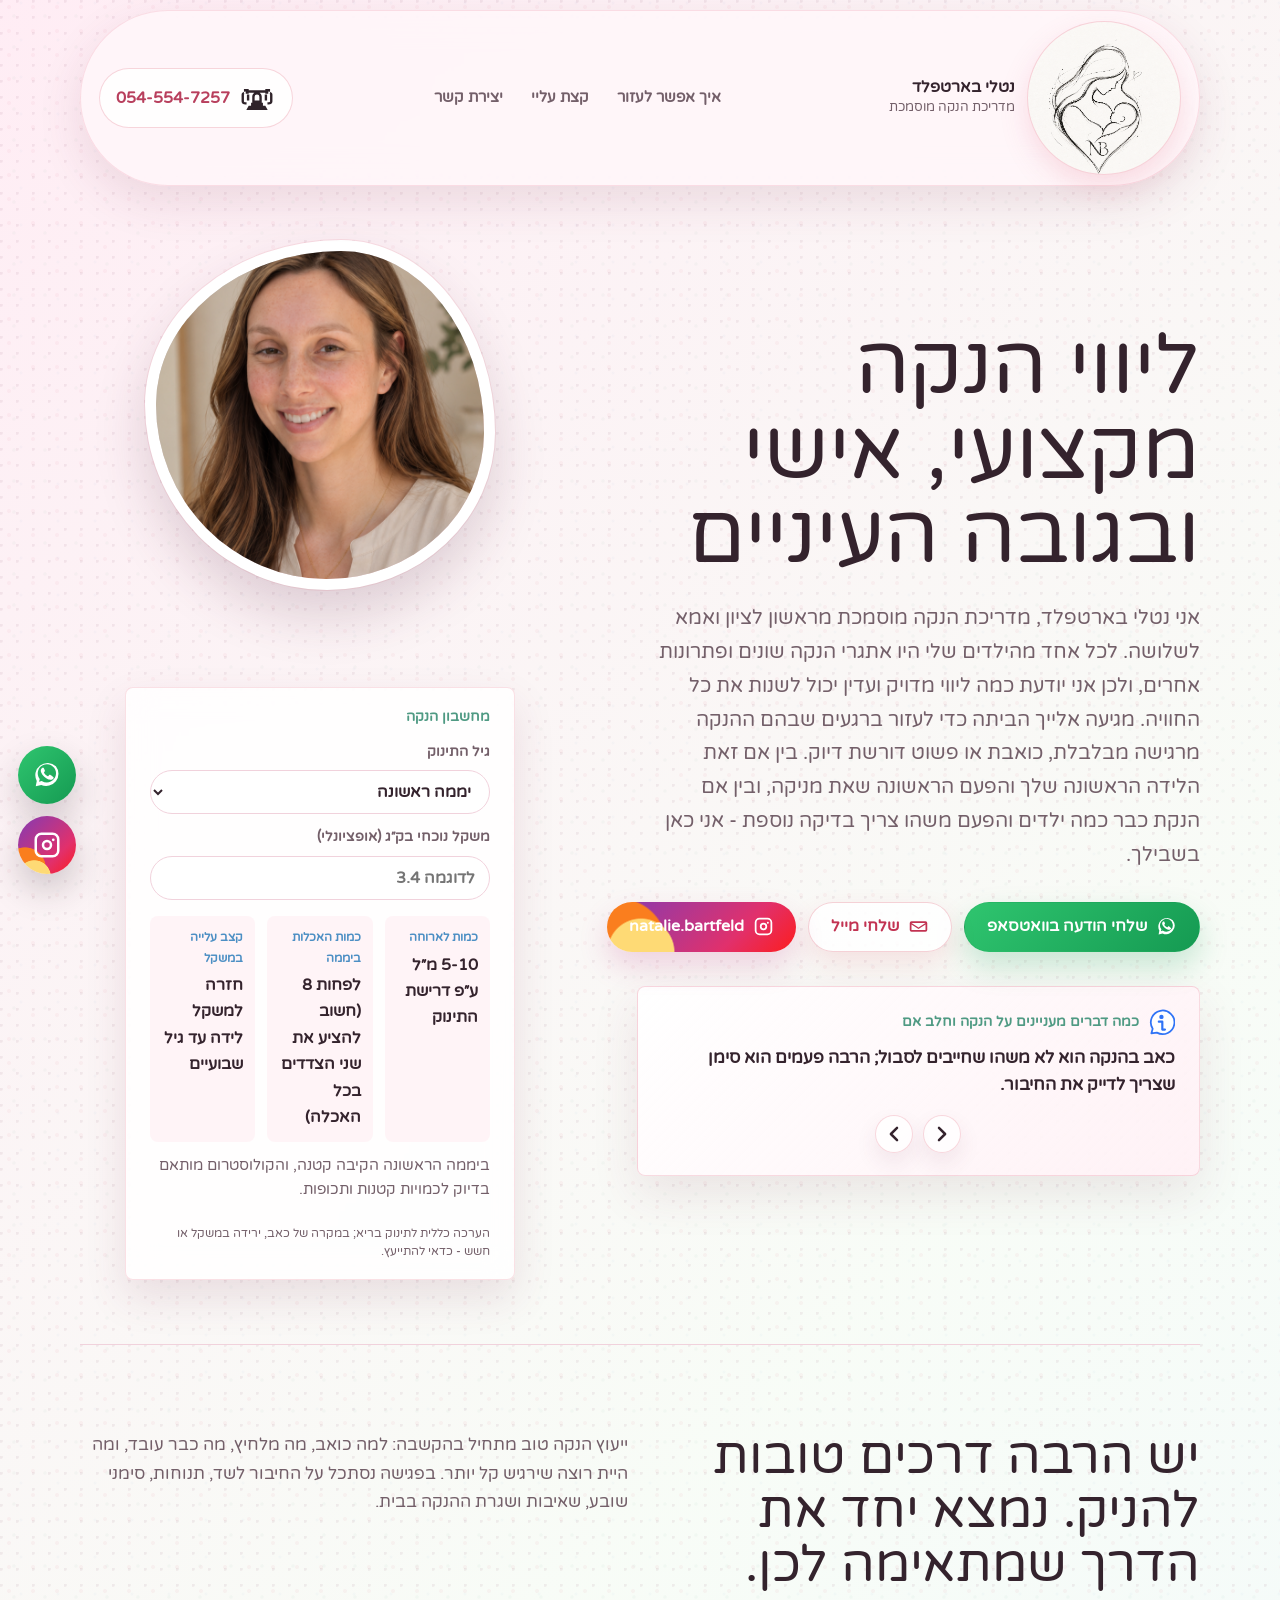
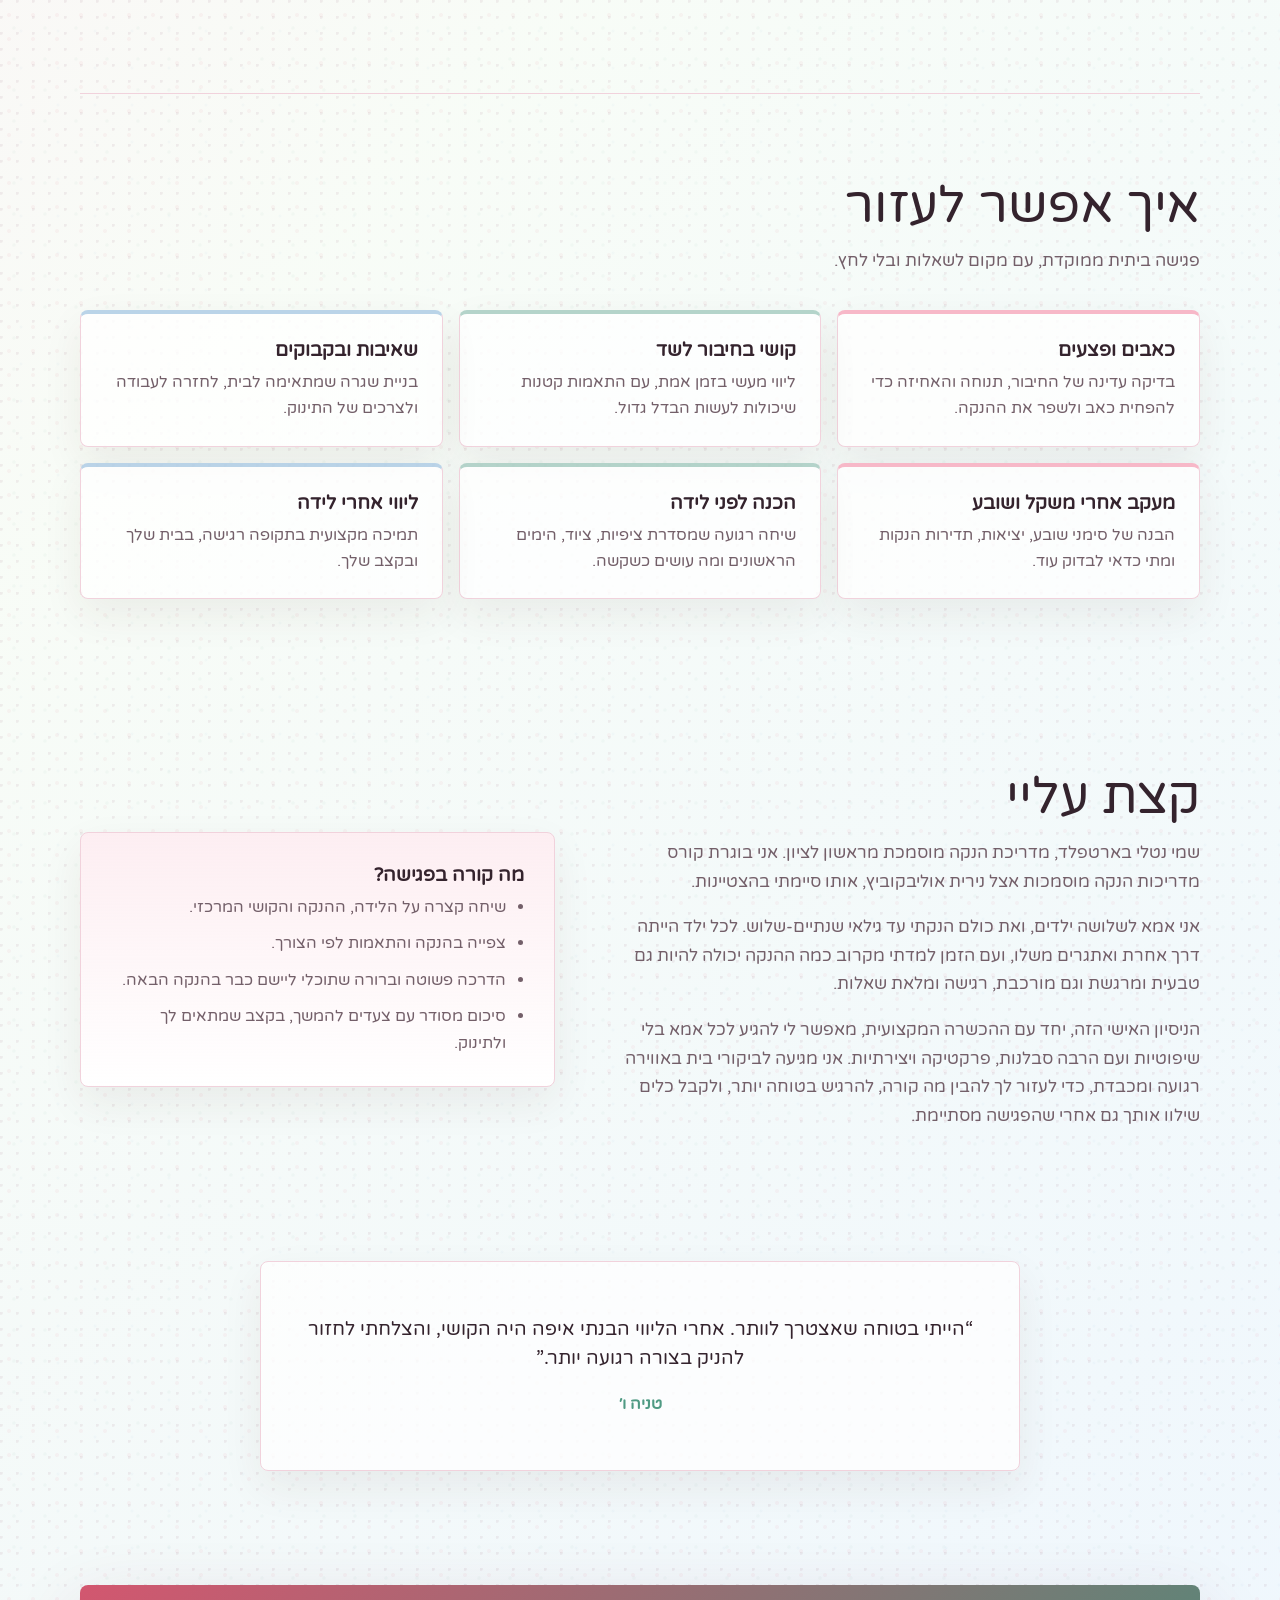
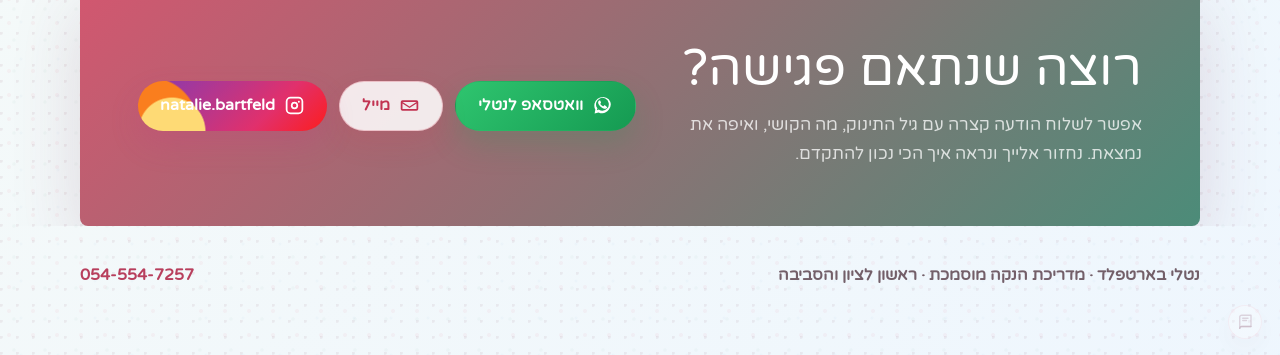
==== index.html @ e805e579 "Refine private knowledge search" ====
<!doctype html>
<html lang="he" dir="rtl">
  <head>
    <meta charset="utf-8" />
    <meta name="viewport" content="width=device-width, initial-scale=1" />
    <title>נטלי בארטפלד | מדריכת הנקה מוסמכת בראשון לציון והסביבה</title>
    <meta
      name="description"
      content="נטלי בארטפלד, מדריכת הנקה מוסמכת מראשון לציון, מגיעה לבתים לליווי אישי ומקצועי לאמהות ותינוקות."
    />
    <link rel="icon" type="image/svg+xml" href="./favicon.svg" />
    <link rel="preconnect" href="https://fonts.googleapis.com" />
    <link rel="preconnect" href="https://fonts.gstatic.com" crossorigin />
    <link
      href="https://fonts.googleapis.com/css2?family=Varela+Round&display=swap"
      rel="stylesheet"
    />
    <link rel="stylesheet" href="./styles.css" />
  </head>
  <body>
    <header class="site-header" aria-label="ניווט ראשי">
      <a class="brand" href="#top" aria-label="נטלי בארטפלד">
        <span class="brand-mark" aria-hidden="true">
          <img src="./logo.png" alt="" />
        </span>
        <span>
          <strong>נטלי בארטפלד</strong>
          <small>מדריכת הנקה מוסמכת</small>
        </span>
      </a>

      <nav class="nav-links" aria-label="קישורי עמוד">
        <a href="#support">איך אפשר לעזור</a>
        <a href="#about">קצת עליי</a>
        <a href="#contact">יצירת קשר</a>
      </nav>

      <a class="header-cta" href="tel:0545547257" aria-label="חיוג לנטלי 054-554-7257">
        <span class="phone-icon" aria-hidden="true">
          <svg viewBox="0 0 64 64">
            <path d="M18 45h28l4 7H14l4-7Zm4-5h20v5H22v-5Zm24-23h8v8h-8v-2H18v2h-8v-8h8v2h28v-2Zm-31 9h4v10h-4V26Zm30 0h4v10h-4V26Zm-21 4c0-4.4 3.6-8 8-8s8 3.6 8 8v10H24V30Zm4 0v6h8v-6a4 4 0 0 0-8 0Zm-15-9c-4 0-7 2.2-7 5.2v11.6c0 3 2.8 5.2 6.6 5.2h1.8v-4h-1.8c-1.5 0-2.6-.6-2.6-1.2V26.2c0-.6 1.3-1.2 3-1.2v-4Zm38 0v4c1.7 0 3 .6 3 1.2v11.6c0 .6-1.1 1.2-2.6 1.2h-1.8v4h1.8c3.8 0 6.6-2.2 6.6-5.2V26.2c0-3-3-5.2-7-5.2Z"/>
          </svg>
        </span>
        054-554-7257
      </a>
    </header>

    <main id="top">
      <section class="hero">
        <div class="hero-copy">
          <h1>
            <span>ליווי הנקה</span>
            <span>מקצועי, אישי</span>
            <span>ובגובה העיניים</span>
          </h1>
          <p>
            אני נטלי בארטפלד, מדריכת הנקה מוסמכת מראשון לציון ואמא לשלושה.
            לכל אחד מהילדים שלי היו אתגרי הנקה שונים ופתרונות אחרים, ולכן אני
            יודעת כמה ליווי מדויק ועדין יכול לשנות את כל החוויה. מגיעה אלייך הביתה
            כדי לעזור ברגעים שבהם ההנקה מרגישה מבלבלת, כואבת או פשוט דורשת
            דיוק. בין אם זאת הלידה הראשונה שלך והפעם הראשונה שאת מניקה, ובין
            אם הנקת כבר כמה ילדים והפעם משהו צריך בדיקה נוספת - אני כאן בשבילך.
          </p>

          <div class="hero-actions" aria-label="פעולות יצירת קשר">
            <a class="button primary whatsapp-button" href="https://wa.me/972545547257">
              <span class="icon" aria-hidden="true">
                <svg viewBox="0 0 24 24"><path d="M19.1 4.9A9.8 9.8 0 0 0 3.8 16.7L3 21l4.4-1.1A9.8 9.8 0 0 0 19.1 4.9Zm-7.3 13a7.3 7.3 0 0 1-3.7-1l-.3-.2-2.2.6.6-2.1-.2-.3a7.3 7.3 0 1 1 5.8 3Zm4-5.4c-.2-.1-1.3-.7-1.5-.7s-.3-.1-.5.1-.6.7-.7.9-.3.2-.5.1a6 6 0 0 1-1.8-1.1 6.7 6.7 0 0 1-1.2-1.6c-.1-.2 0-.4.1-.5l.4-.5c.1-.2.2-.3.2-.5s0-.3-.1-.5l-.7-1.6c-.2-.4-.3-.4-.5-.4h-.4c-.2 0-.5.1-.7.3-.2.2-.9.9-.9 2.1s.9 2.4 1 2.6c.1.2 1.8 2.8 4.4 3.9.6.3 1.1.4 1.5.5.6.2 1.2.2 1.7.1.5-.1 1.3-.5 1.5-1 .2-.5.2-1 .1-1.1-.1-.1-.2-.2-.5-.3Z"/></svg>
              </span>
              שלחי הודעה בוואטסאפ
            </a>
            <a class="button secondary mail-button" href="mailto:natalie.bartfeld@gmail.com?subject=ייעוץ%20הנקה%20עם%20נטלי%20בארטפלד">
              <span class="icon" aria-hidden="true">
                <svg viewBox="0 0 24 24"><path d="M4 6h16a2 2 0 0 1 2 2v8a2 2 0 0 1-2 2H4a2 2 0 0 1-2-2V8a2 2 0 0 1 2-2Zm0 2 8 5 8-5H4Zm0 8h16v-6.2l-8 5-8-5V16Z"/></svg>
              </span>
              שלחי מייל
            </a>
            <a class="button secondary instagram-button" href="https://www.instagram.com/natalie.bartfeld/" target="_blank" rel="noreferrer">
              <span class="icon" aria-hidden="true">
                <svg viewBox="0 0 24 24"><path d="M7.5 2h9A5.5 5.5 0 0 1 22 7.5v9a5.5 5.5 0 0 1-5.5 5.5h-9A5.5 5.5 0 0 1 2 16.5v-9A5.5 5.5 0 0 1 7.5 2Zm0 2A3.5 3.5 0 0 0 4 7.5v9A3.5 3.5 0 0 0 7.5 20h9a3.5 3.5 0 0 0 3.5-3.5v-9A3.5 3.5 0 0 0 16.5 4h-9Zm4.5 3.8A4.2 4.2 0 1 1 7.8 12 4.2 4.2 0 0 1 12 7.8Zm0 2A2.2 2.2 0 1 0 14.2 12 2.2 2.2 0 0 0 12 9.8ZM17 6.7a1.1 1.1 0 1 1-1.1 1.1A1.1 1.1 0 0 1 17 6.7Z"/></svg>
              </span>
              natalie.bartfeld
            </a>
          </div>

          <aside class="rotating-fact" aria-live="polite">
            <span class="fact-heading">
              <svg class="fact-info-icon" viewBox="0 0 64 64" aria-hidden="true">
                <path d="M10 55.5 13 45A27 27 0 1 1 22.5 54L10 55.5Z" />
                <circle cx="33" cy="18" r="5" />
                <path d="M27 29h8v18h6" />
              </svg>
              <span>כמה דברים מעניינים על הנקה וחלב אם</span>
            </span>
            <p id="breastfeeding-fact">
              הקולוסטרום הוא החלב הראשון, עשיר ברכיבים חיסוניים ומחכה לתינוק כבר אחרי הלידה.
            </p>
            <div class="fact-controls" aria-label="דפדוף בין עובדות הנקה">
              <button class="fact-nav-button" type="button" data-fact-direction="next" aria-label="לעובדה הבאה">
                <svg viewBox="0 0 24 24" aria-hidden="true">
                  <path d="M8.7 5.3 15.4 12l-6.7 6.7" />
                </svg>
              </button>
              <button class="fact-nav-button" type="button" data-fact-direction="prev" aria-label="לעובדה הקודמת">
                <svg viewBox="0 0 24 24" aria-hidden="true">
                  <path d="m15.3 5.3-6.7 6.7 6.7 6.7" />
                </svg>
              </button>
            </div>
          </aside>
        </div>

        <div class="hero-visual" aria-label="תמונה של נטלי">
          <div class="portrait-frame">
            <img
              src="./n3.png"
              alt="נטלי בארטפלד, מדריכת הנקה מוסמכת"
              onerror="this.classList.add('is-missing'); this.alt='מקום לתמונה של נטלי בארטפלד';"
            />
            <div class="portrait-fallback" aria-hidden="true">
              <span>נטלי</span>
              <small>כאן תיכנס התמונה</small>
            </div>
          </div>
        </div>
        <aside class="feeding-calculator" aria-label="מחשבון הנקה לפי גיל">
          <div class="feeding-calculator-head">
            <span>מחשבון הנקה</span>
          </div>
          <label for="baby-age">גיל התינוק</label>
          <select id="baby-age" autocomplete="off">
            <option value="day1">יממה ראשונה</option>
            <option value="day2">יממה שנייה</option>
            <option value="day3">יממה שלישית</option>
            <option value="day4">יממה רביעית</option>
            <option value="day5">יממה חמישית</option>
            <option value="day6">יממה שישית</option>
            <option value="week2toMonth">שבועיים עד חודש</option>
            <option value="months1to3">חודש עד 3 חודשים</option>
            <option value="month4">סביב גיל 4 חודשים</option>
            <option value="months6plus">סביב גיל 6 חודשים ומעלה</option>
          </select>
          <label for="baby-weight">משקל נוכחי בק״ג (אופציונלי)</label>
          <input id="baby-weight" type="number" min="1.5" max="12" step="0.1" inputmode="decimal" placeholder="לדוגמה 3.4" />
          <div class="feeding-result" aria-live="polite">
            <div>
              <span>כמות לארוחה</span>
              <strong id="feeding-amount">5-10 מ״ל</strong>
            </div>
            <div>
              <span>כמות האכלות ביממה</span>
              <strong id="feeding-frequency">לפחות 8</strong>
            </div>
            <div>
              <span>קצב עלייה במשקל</span>
              <strong id="feeding-gain">מעקב לפי טיפת חלב</strong>
            </div>
            <p id="feeding-note">
              ביממה הראשונה הקיבה קטנה, והקולוסטרום מותאם בדיוק לכמויות קטנות ותכופות.
            </p>
            <p id="feeding-weight-note"></p>
          </div>
          <small>הערכה כללית לתינוק בריא; במקרה של כאב, ירידה במשקל או חשש - כדאי להתייעץ.</small>
        </aside>
      </section>

      <section class="section intro">
        <div class="section-heading">
          <h2>יש הרבה דרכים טובות להניק. נמצא יחד את הדרך שמתאימה לכן.</h2>
        </div>
        <p>
          ייעוץ הנקה טוב מתחיל בהקשבה: למה כואב, מה מלחיץ, מה כבר עובד,
          ומה היית רוצה שירגיש קל יותר. בפגישה נסתכל על החיבור לשד, תנוחות,
          סימני שובע, שאיבות ושגרת ההנקה בבית.
        </p>
      </section>

      <section class="section support" id="support">
        <div class="section-heading">
          <h2>איך אפשר לעזור</h2>
          <p>פגישה ביתית ממוקדת, עם מקום לשאלות ובלי לחץ.</p>
        </div>

        <div class="support-grid">
          <article>
            <h3>כאבים ופצעים</h3>
            <p>בדיקה עדינה של החיבור, תנוחה והאחיזה כדי להפחית כאב ולשפר את ההנקה.</p>
          </article>
          <article>
            <h3>קושי בחיבור לשד</h3>
            <p>ליווי מעשי בזמן אמת, עם התאמות קטנות שיכולות לעשות הבדל גדול.</p>
          </article>
          <article>
            <h3>שאיבות ובקבוקים</h3>
            <p>בניית שגרה שמתאימה לבית, לחזרה לעבודה ולצרכים של התינוק.</p>
          </article>
          <article>
            <h3>מעקב אחרי משקל ושובע</h3>
            <p>הבנה של סימני שובע, יציאות, תדירות הנקות ומתי כדאי לבדוק עוד.</p>
          </article>
          <article>
            <h3>הכנה לפני לידה</h3>
            <p>שיחה רגועה שמסדרת ציפיות, ציוד, הימים הראשונים ומה עושים כשקשה.</p>
          </article>
          <article>
            <h3>ליווי אחרי לידה</h3>
            <p>תמיכה מקצועית בתקופה רגישה, בבית שלך ובקצב שלך.</p>
          </article>
        </div>
      </section>

      <section class="section split" id="about">
        <div>
          <h2>קצת עליי</h2>
          <p>
            שמי נטלי בארטפלד, מדריכת הנקה מוסמכת מראשון לציון. אני בוגרת קורס מדריכות
            הנקה מוסמכות אצל נירית אוליבקוביץ, אותו סיימתי בהצטיינות.
          </p>
          <p>
            אני אמא לשלושה ילדים, ואת כולם הנקתי עד גילאי שנתיים-שלוש. לכל ילד
            הייתה דרך אחרת ואתגרים משלו, ועם הזמן למדתי מקרוב כמה ההנקה יכולה
            להיות גם טבעית ומרגשת וגם מורכבת, רגישה ומלאת שאלות.
          </p>
          <p>
            הניסיון האישי הזה, יחד עם ההכשרה המקצועית, מאפשר לי להגיע לכל אמא
            בלי שיפוטיות ועם הרבה סבלנות, פרקטיקה ויצירתיות. אני מגיעה לביקורי
            בית באווירה רגועה ומכבדת, כדי לעזור לך להבין מה קורה, להרגיש בטוחה
            יותר, ולקבל כלים שילוו אותך גם אחרי שהפגישה מסתיימת.
          </p>
        </div>
        <aside class="note">
          <h3>מה קורה בפגישה?</h3>
          <ul>
            <li>שיחה קצרה על הלידה, ההנקה והקושי המרכזי.</li>
            <li>צפייה בהנקה והתאמות לפי הצורך.</li>
            <li>הדרכה פשוטה וברורה שתוכלי ליישם כבר בהנקה הבאה.</li>
            <li>סיכום מסודר עם צעדים להמשך, בקצב שמתאים לך ולתינוק.</li>
          </ul>
        </aside>
      </section>

      <section class="section testimonials" aria-label="המלצות">
        <div class="quote rotating-testimonial" aria-live="polite">
          <p id="testimonial-text">
            “נטלי נכנסה אלינו הביתה עם המון שקט. תוך כמה דקות היא ראתה מה
            מפריע לחיבור, כיוונה בעדינות, ופתאום ההנקה הרגישה אפשרית.”
          </p>
          <span id="testimonial-author">אמא מראשון לציון</span>
        </div>
      </section>

      <section class="contact" id="contact">
        <div>
          <h2>רוצה שנתאם פגישה?</h2>
          <p>
            אפשר לשלוח הודעה קצרה עם גיל התינוק, מה הקושי, ואיפה את נמצאת.
            נחזור אלייך ונראה איך הכי נכון להתקדם.
          </p>
        </div>
        <div class="contact-actions">
          <a class="button primary whatsapp-button" href="https://wa.me/972545547257">
            <span class="icon" aria-hidden="true">
              <svg viewBox="0 0 24 24"><path d="M19.1 4.9A9.8 9.8 0 0 0 3.8 16.7L3 21l4.4-1.1A9.8 9.8 0 0 0 19.1 4.9Zm-7.3 13a7.3 7.3 0 0 1-3.7-1l-.3-.2-2.2.6.6-2.1-.2-.3a7.3 7.3 0 1 1 5.8 3Zm4-5.4c-.2-.1-1.3-.7-1.5-.7s-.3-.1-.5.1-.6.7-.7.9-.3.2-.5.1a6 6 0 0 1-1.8-1.1 6.7 6.7 0 0 1-1.2-1.6c-.1-.2 0-.4.1-.5l.4-.5c.1-.2.2-.3.2-.5s0-.3-.1-.5l-.7-1.6c-.2-.4-.3-.4-.5-.4h-.4c-.2 0-.5.1-.7.3-.2.2-.9.9-.9 2.1s.9 2.4 1 2.6c.1.2 1.8 2.8 4.4 3.9.6.3 1.1.4 1.5.5.6.2 1.2.2 1.7.1.5-.1 1.3-.5 1.5-1 .2-.5.2-1 .1-1.1-.1-.1-.2-.2-.5-.3Z"/></svg>
            </span>
            וואטסאפ לנטלי
          </a>
          <a class="button secondary mail-button" href="mailto:natalie.bartfeld@gmail.com?subject=ייעוץ%20הנקה%20עם%20נטלי%20בארטפלד">
            <span class="icon" aria-hidden="true">
              <svg viewBox="0 0 24 24"><path d="M4 6h16a2 2 0 0 1 2 2v8a2 2 0 0 1-2 2H4a2 2 0 0 1-2-2V8a2 2 0 0 1 2-2Zm0 2 8 5 8-5H4Zm0 8h16v-6.2l-8 5-8-5V16Z"/></svg>
            </span>
            מייל
          </a>
          <a class="button secondary instagram-button" href="https://www.instagram.com/natalie.bartfeld/" target="_blank" rel="noreferrer">
            <span class="icon" aria-hidden="true">
              <svg viewBox="0 0 24 24"><path d="M7.5 2h9A5.5 5.5 0 0 1 22 7.5v9a5.5 5.5 0 0 1-5.5 5.5h-9A5.5 5.5 0 0 1 2 16.5v-9A5.5 5.5 0 0 1 7.5 2Zm0 2A3.5 3.5 0 0 0 4 7.5v9A3.5 3.5 0 0 0 7.5 20h9a3.5 3.5 0 0 0 3.5-3.5v-9A3.5 3.5 0 0 0 16.5 4h-9Zm4.5 3.8A4.2 4.2 0 1 1 7.8 12 4.2 4.2 0 0 1 12 7.8Zm0 2A2.2 2.2 0 1 0 14.2 12 2.2 2.2 0 0 0 12 9.8ZM17 6.7a1.1 1.1 0 1 1-1.1 1.1A1.1 1.1 0 0 1 17 6.7Z"/></svg>
            </span>
            natalie.bartfeld
          </a>
        </div>
      </section>
    </main>

    <footer>
      <span>נטלי בארטפלד · מדריכת הנקה מוסמכת · ראשון לציון והסביבה</span>
      <a href="tel:0545547257">054-554-7257</a>
    </footer>
    <a class="knowledge-entry" href="./knowledge.html" aria-label="פתחי חיפוש ידע מקצועי" data-knowledge-entry>
      <svg viewBox="0 0 24 24" aria-hidden="true">
        <path d="M5 5.5A2.5 2.5 0 0 1 7.5 3H20v15H7.5A2.5 2.5 0 0 0 5 20.5v-15Z" />
        <path d="M5 20.5A2.5 2.5 0 0 1 7.5 18H20" />
        <path d="M9 7h7M9 10h5" />
      </svg>
    </a>
    <div class="floating-social" aria-label="Quick contact links">
      <a
        class="floating-social-link whatsapp"
        href="https://wa.me/972545547257"
        target="_blank"
        rel="noreferrer"
        aria-label="WhatsApp"
      >
        <svg viewBox="0 0 24 24" aria-hidden="true"><path d="M19.1 4.9A9.8 9.8 0 0 0 3.8 16.7L3 21l4.4-1.1A9.8 9.8 0 0 0 19.1 4.9Zm-7.3 13a7.3 7.3 0 0 1-3.7-1l-.3-.2-2.2.6.6-2.1-.2-.3a7.3 7.3 0 1 1 5.8 3Zm4-5.4c-.2-.1-1.3-.7-1.5-.7s-.3-.1-.5.1-.6.7-.7.9-.3.2-.5.1a6 6 0 0 1-1.8-1.1 6.7 6.7 0 0 1-1.2-1.6c-.1-.2 0-.4.1-.5l.4-.5c.1-.2.2-.3.2-.5s0-.3-.1-.5l-.7-1.6c-.2-.4-.3-.4-.5-.4h-.4c-.2 0-.5.1-.7.3-.2.2-.9.9-.9 2.1s.9 2.4 1 2.6c.1.2 1.8 2.8 4.4 3.9.6.3 1.1.4 1.5.5.6.2 1.2.2 1.7.1.5-.1 1.3-.5 1.5-1 .2-.5.2-1 .1-1.1-.1-.1-.2-.2-.5-.3Z"/></svg>
      </a>
      <a
        class="floating-social-link instagram"
        href="https://www.instagram.com/natalie.bartfeld/"
        target="_blank"
        rel="noreferrer"
        aria-label="Instagram"
      >
        <svg viewBox="0 0 24 24" aria-hidden="true"><path d="M7.5 2h9A5.5 5.5 0 0 1 22 7.5v9a5.5 5.5 0 0 1-5.5 5.5h-9A5.5 5.5 0 0 1 2 16.5v-9A5.5 5.5 0 0 1 7.5 2Zm0 2A3.5 3.5 0 0 0 4 7.5v9A3.5 3.5 0 0 0 7.5 20h9a3.5 3.5 0 0 0 3.5-3.5v-9A3.5 3.5 0 0 0 16.5 4h-9Zm4.5 3.8A4.2 4.2 0 1 1 7.8 12 4.2 4.2 0 0 1 12 7.8Zm0 2A2.2 2.2 0 1 0 14.2 12 2.2 2.2 0 0 0 12 9.8ZM17 6.7a1.1 1.1 0 1 1-1.1 1.1A1.1 1.1 0 0 1 17 6.7Z"/></svg>
      </a>
    </div>
    <script>
      const testimonials = [
        {
          text: "“נטלי נכנסה אלינו הביתה עם המון שקט. תוך כמה דקות היא ראתה מה מפריע לחיבור, כיוונה בעדינות, ופתאום ההנקה הרגישה אפשרית.”",
          author: "מאיה ל׳"
        },
        {
          text: "“הגעתי אחרי שבוע כמעט בלי שינה ועם הרבה דמעות. יצאתי עם תוכנית ברורה, ביטחון, ובעיקר תחושה שמישהי באמת רואה אותי.”",
          author: "הדר פ׳"
        },
        {
          text: "“אהבתי שהיא לא דחפה פתרון אחד. היא הקשיבה לתינוק, אליי ולבית שלנו, ובנתה איתי דרך שהצלחתי להמשיך גם לבד.”",
          author: "נועה ק׳"
        },
        {
          text: "“בפגישה אחת הבנתי דברים שלא הבנתי שבועיים. נטלי הייתה מקצועית, רגישה ומדויקת בדיוק במקום שבו הייתי צריכה עזרה.”",
          author: "מיכל ר׳"
        },
        {
          text: "“הכי עזר לי שהיא הסבירה בפשטות ולא הלחיצה. פתאום ידעתי מה לבדוק בכל הנקה ומה לעשות כשהתינוק מתעייף.”",
          author: "מורן מ׳"
        },
        {
          text: "“הרגשתי שיש מקום גם לקושי שלי וגם לצורך של התינוק. נטלי נתנה לי כלים קטנים שעשו שינוי גדול כבר באותו ערב.”",
          author: "גלי ג׳"
        },
        {
          text: "“הייתי בטוחה שאצטרך לוותר. אחרי הליווי הבנתי איפה היה הקושי, והצלחתי לחזור להניק בצורה רגועה יותר.”",
          author: "טניה ו׳"
        }
      ];

      const knowledgeEntry = document.querySelector("[data-knowledge-entry]");
      if (knowledgeEntry) {
        knowledgeEntry.addEventListener("click", (event) => {
          event.preventDefault();
          const password = window.prompt("Password");
          if (password === "18110509") {
            window.location.href = knowledgeEntry.href;
          }
        });
      }

      const breastfeedingFacts = [
        "הקולוסטרום הוא החלב הראשון, עשיר ברכיבים חיסוניים ומחכה לתינוק כבר אחרי הלידה.",
        "כבר בימים הראשונים התינוק מקבל דרך הקולוסטרום תמיכה חשובה למערכת החיסון.",
        "קולוסטרום מסייע לפעילות המעיים ולפינוי המקוניום בימים הראשונים.",
        "הנקות תכופות בתחילת הדרך עוזרות לגוף להבין כמה חלב לייצר.",
        "ייצור החלב עובד כמו מערכת של היצע וביקוש: פינוי יעיל מעודד המשך ייצור.",
        "חלב אם אינו נשאר אותו דבר; ההרכב שלו משתנה ומתאים את עצמו לתינוק.",
        "גודל הפטמה אינו קובע אם אפשר להניק; החיבור לשד הוא מה שעושה את ההבדל.",
        "התינוק יונק מהשד ולא מהפטמה, ולכן חיבור עמוק יכול להפחית כאב ולשפר יניקה.",
        "פה פתוח רחב יותר מאפשר חיבור טוב יותר לשד.",
        "כאב בהנקה הוא לא משהו שחייבים לסבול; הרבה פעמים הוא סימן שצריך לדייק את החיבור.",
        "ארגון הבריאות העולמי ממליץ על הנקה בלעדית במשך כ-6 חודשים, והמשך הנקה לצד מזון משלים עד גיל שנתיים או יותר.",
        "לפי WHO, חלב אם יכול לספק עד חצי או יותר מצורכי התזונה של התינוק בחצי השני של השנה הראשונה.",
        "במטא-אנליזה נמצא שהנקה בלעדית במשך 6 חודשים נקשרה לכ-43% פחות דלקות אוזניים בשנתיים הראשונות.",
        "סקירת WHO מצאה שאצל תינוקות יונקים, אשפוזים בגלל שלשולים היו נמוכים בכ-72%.",
        "משך הנקה ארוך יותר נקשר במחקרים לכ-7%-31% פחות סיכון לאסתמה בילדות.",
        "WHO מציין שילדים שינקו נמצאו בסיכון נמוך בכ-22% להשמנה בילדות.",
        "מטא-אנליזה מצאה שכל חודש נוסף של הנקה נקשר לכ-4% פחות סיכון לעודף משקל בהמשך הילדות.",
        "כל 12 חודשי הנקה לאורך החיים נקשרו לכ-4.3% פחות סיכון יחסי לסרטן שד אצל האם.",
        "מטא-אנליזה של 40 מחקרים מצאה שנשים שהניקו היו בסיכון נמוך בכ-30% לסרטן שחלה.",
        "חלב אם מכיל רכיבים מהמערכת החיסונית של האם שעוזרים לתינוק לבנות הגנה משלו.",
        "דרך חלב האם עוברים נוגדנים שיכולים להפחית סיכון לזיהומים במערכת העיכול, הנשימה והאוזניים.",
        "משרד הבריאות מציין שהנקה קשורה להשפעה חיובית על ההתפתחות השכלית של תינוקות.",
        "ההנקה יכולה להרגיע את התינוק, ובחלב אם יש מלטונין שרמתו עולה בלילה.",
        "טעמו של חלב האם משתנה לפי תזונת האם, ויכול לעזור לתינוק להכיר מגוון טעמים בהמשך.",
        "לאמא, הנקה מסייעת בכיווץ הרחם ובהחלמה אחרי הלידה.",
        "הנקה נקשרה להפחתת סיכון אצל האם לסרטן שד, סרטן שחלה, סוכרת סוג 2 ומחלות לב וכלי דם.",
        "הנקה ישירה חוסכת התעסקות עם חימום וניקוי בקבוקים, וגם מפחיתה עלויות ואריזות.",
        "גם אם ההנקה קצרה או חלקית יותר מהתכנון, היא עדיין יכולה לתרום לבריאות התינוק.",
        "גם אם ההנקה התחילה קשה, דיוק קטן בזמן הנכון יכול לשנות את כל ההמשך."
      ];

      const feedingGuide = {
        day1: {
          amount: "5-10 מ״ל ע״פ דרישת התינוק",
          frequency: "לפחות 8 (חשוב להציע את שני הצדדים בכל האכלה)",
          note: "ביממה הראשונה הקיבה קטנה, והקולוסטרום מותאם בדיוק לכמויות קטנות ותכופות.",
          gain: "חזרה למשקל לידה עד גיל שבועיים",
          weightRelevant: false
        },
        day2: {
          amount: "10-20 מ״ל ע״פ דרישת התינוק",
          frequency: "לפחות 8 (חשוב להציע את שני הצדדים בכל האכלה)",
          note: "ביממה השנייה הכמות לרוב עולה בהדרגה, ועדיין חשוב להציע הנקה בתדירות גבוהה.",
          gain: "חזרה למשקל לידה עד גיל שבועיים",
          weightRelevant: false
        },
        day3: {
          amount: "כ-30 מ״ל ע״פ דרישת התינוק",
          frequency: "לפחות 8 (חשוב להציע את שני הצדדים בכל האכלה)",
          note: "סביב היממה השלישית החלב מתחיל להשתנות, והכמויות מתחילות לעלות.",
          gain: "חזרה למשקל לידה עד גיל שבועיים",
          weightRelevant: false
        },
        day4: {
          amount: "כ-40 מ״ל ע״פ דרישת התינוק",
          frequency: "לפחות 8 (חשוב להציע את שני הצדדים בכל האכלה)",
          note: "עדיין מצפים להנקות תכופות; תינוק שמבקש יותר מקבל יותר לפי הצורך.",
          gain: "חזרה למשקל לידה עד גיל שבועיים",
          weightRelevant: false
        },
        day5: {
          amount: "כ-50 מ״ל ע״פ דרישת התינוק",
          frequency: "לפחות 8 (חשוב להציע את שני הצדדים בכל האכלה)",
          note: "בשלב הזה חשוב לעקוב אחרי ערנות, חיתולים ועלייה הדרגתית בכמויות.",
          gain: "חזרה למשקל לידה עד גיל שבועיים",
          weightRelevant: false
        },
        day6: {
          amount: "כ-60 מ״ל ע״פ דרישת התינוק",
          frequency: "לפחות 8 (חשוב להציע את שני הצדדים בכל האכלה)",
          note: "מהיממה השביעית משקל התינוק כבר רלוונטי יותר להערכת צריכת החלב היומית.",
          gain: "חזרה למשקל לידה עד גיל שבועיים",
          weightRelevant: false
        },
        week2toMonth: {
          amount: "60-80 מ״ל בכל האכלה",
          frequency: "לפחות 8 (חשוב להציע את שני הצדדים בכל האכלה)",
          note: "מהיממה השביעית ועד גיל חודש אפשר להשתמש בכלל אצבע של כ-150 מ״ל לק״ג ביממה, לצד מעקב אחרי תינוק חיוני, חיתולים וסימני שובע.",
          gain: "כ-155-240 גרם בשבוע",
          weightRelevant: true
        },
        months1to3: {
          amount: "90-120 מ״ל",
          frequency: "לפחות 8 (חשוב להציע את שני הצדדים בכל האכלה)",
          note: "גם אם התינוק אוכל פחות מהטווח, כל עוד יש עלייה טובה במשקל זה יכול להיות תקין. בחלב אם הכמות לא תמיד עולה משמעותית כמו בפורמולה, כי הרכב החלב משתנה ומתאים את עצמו.",
          gain: "כ-150-200 גרם בשבוע",
          weightRelevant: false
        },
        month4: {
          amount: "90-120 מ״ל",
          frequency: "לפחות 8 (חשוב להציע את שני הצדדים בכל האכלה)",
          note: "סביב גיל 4 חודשים אין בהכרח שינוי משמעותי בכמות, אבל תיתכן יותר ערנות, הסחות דעת, קושי בהרדמות והתעוררויות בלילה.",
          gain: "מינימום כ-92 גרם בשבוע",
          weightRelevant: false
        },
        months6plus: {
          amount: "משתנה",
          frequency: "לפי הנקה ומוצקים",
          note: "בגיל 6 חודשים רוב התינוקות מתחילים מזון מוצק כמזון משלים בנוסף לחלב אם או תמ״ל. ההנקה עדיין חלק חשוב מהתזונה.",
          gain: "מעקב לפי עקומת גדילה",
          weightRelevant: false
        }
      };

      const factElement = document.getElementById("breastfeeding-fact");
      if (factElement) {
        let factIndex = Math.floor(Math.random() * breastfeedingFacts.length);
        let factTimer;
        const renderFact = () => {
          factElement.textContent = breastfeedingFacts[factIndex];
        };
        const moveFact = (direction = 1) => {
          factIndex = (factIndex + direction + breastfeedingFacts.length) % breastfeedingFacts.length;
          renderFact();
        };
        const restartFactTimer = () => {
          window.clearInterval(factTimer);
          factTimer = window.setInterval(() => moveFact(1), 30000);
        };

        renderFact();
        restartFactTimer();

        document.querySelectorAll("[data-fact-direction]").forEach((button) => {
          button.addEventListener("click", () => {
            const direction = button.dataset.factDirection === "prev" ? -1 : 1;
            moveFact(direction);
            restartFactTimer();
          });
        });
      }

      const babyAge = document.getElementById("baby-age");
      const babyWeight = document.getElementById("baby-weight");
      const feedingAmount = document.getElementById("feeding-amount");
      const feedingFrequency = document.getElementById("feeding-frequency");
      const feedingGain = document.getElementById("feeding-gain");
      const feedingNote = document.getElementById("feeding-note");
      const feedingWeightNote = document.getElementById("feeding-weight-note");

      const updateFeedingGuide = () => {
        if (!babyAge || !feedingAmount || !feedingFrequency || !feedingGain || !feedingNote || !feedingWeightNote) return;

        const guide = feedingGuide[babyAge.value];
        feedingAmount.textContent = guide.amount;
        feedingFrequency.textContent = guide.frequency;
        feedingGain.textContent = guide.gain;
        feedingNote.textContent = guide.note;

        const weight = babyWeight ? Number(babyWeight.value) : 0;
        if (weight > 0 && guide.weightRelevant) {
          const dailyAmount = Math.round(weight * 150);
          feedingWeightNote.textContent = `לפי כלל אצבע עד גיל חודש: כ-150 מ״ל לק״ג ביממה, כלומר בערך ${dailyAmount} מ״ל ביממה.`;
        } else if (weight > 0) {
          feedingWeightNote.textContent = "בגיל הזה המשקל חשוב למעקב גדילה, אבל פחות מתאים לחישוב כמות מדויקת. עדיף להסתכל על עלייה במשקל, חיוניות וסימני רעב ושובע.";
        } else {
          feedingWeightNote.textContent = "";
        }
      };

      if (babyAge) {
        babyAge.addEventListener("change", updateFeedingGuide);
      }

      if (babyWeight) {
        babyWeight.addEventListener("input", updateFeedingGuide);
      }

      updateFeedingGuide();

      const testimonialText = document.getElementById("testimonial-text");
      const testimonialAuthor = document.getElementById("testimonial-author");
      if (testimonialText && testimonialAuthor) {
        let testimonialIndex = Math.floor(Math.random() * testimonials.length);
        const showTestimonial = () => {
          const testimonial = testimonials[testimonialIndex];
          testimonialText.textContent = testimonial.text;
          testimonialAuthor.textContent = testimonial.author;
          testimonialIndex = (testimonialIndex + 1) % testimonials.length;
        };

        showTestimonial();
        setInterval(showTestimonial, 20000);
      }
    </script>
  </body>
</html>
---- styles.css ----
:root {
  --bg: #fff7fb;
  --surface: #ffffff;
  --surface-soft: #ffe8ef;
  --text: #34232d;
  --muted: #735f69;
  --accent: #e05b75;
  --accent-dark: #b83f5d;
  --sage: #4f9a83;
  --blue: #4c8fc4;
  --petal: #f7b8c8;
  --border: #f1d2dc;
  --shadow: 0 24px 70px rgba(116, 45, 74, 0.16);
  --radius: 8px;
  --container: min(1120px, calc(100% - 40px));
  font-family:
    "Varela Round",
    "Segoe UI",
    Arial,
    sans-serif;
}

* {
  box-sizing: border-box;
}

html {
  scroll-behavior: smooth;
  overflow-x: hidden;
}

body {
  margin: 0;
  background:
    radial-gradient(circle at 1px 1px, rgba(116, 45, 74, 0.075) 0 1.3px, transparent 2.3px),
    radial-gradient(circle at 9px 7px, rgba(224, 91, 117, 0.055) 0 1.5px, transparent 2.5px),
    radial-gradient(circle at 14px 16px, rgba(79, 154, 131, 0.038) 0 1.1px, transparent 2.2px),
    radial-gradient(circle at 21px 3px, rgba(76, 143, 196, 0.03) 0 1px, transparent 2px),
    linear-gradient(135deg, rgba(255, 236, 244, 0.95), rgba(247, 252, 246, 0.9) 45%, rgba(236, 247, 255, 0.88)),
    linear-gradient(180deg, #fff7fb 0%, #ffffff 46%, #fff0f5 100%);
  background-size: 16px 16px, 24px 24px, 31px 31px, 37px 37px, auto, auto;
  color: var(--text);
  line-height: 1.65;
  max-width: 100%;
  overflow-x: hidden;
}

main {
  overflow-x: hidden;
}

a {
  color: inherit;
  text-decoration: none;
}

.site-header {
  position: relative;
  z-index: 40;
  width: var(--container);
  margin: 10px auto 0;
  padding: 10px 18px;
  display: flex;
  align-items: center;
  justify-content: space-between;
  gap: 24px;
  backdrop-filter: blur(16px);
  background: rgba(255, 247, 251, 0.82);
  border: 1px solid rgba(224, 91, 117, 0.16);
  border-radius: 999px;
  box-shadow: 0 16px 45px rgba(116, 45, 74, 0.12);
}

.brand {
  display: inline-flex;
  align-items: center;
  gap: 12px;
  min-width: 320px;
}

.brand-mark {
  width: 154px;
  height: 154px;
  display: grid;
  place-items: center;
  border-radius: 50%;
  overflow: hidden;
  background: #fff;
  border: 1px solid rgba(224, 91, 117, 0.28);
  color: var(--accent-dark);
  box-shadow: 0 12px 28px rgba(224, 91, 117, 0.18);
  font-size: 1.25rem;
  font-weight: 800;
  line-height: 1;
}

.brand-mark img {
  width: 166px;
  height: 166px;
  display: block;
  object-fit: cover;
  object-position: center 45%;
  mix-blend-mode: multiply;
}

.brand strong,
.brand small {
  display: block;
}

.brand strong {
  font-size: 1rem;
  line-height: 1.2;
}

.brand small {
  color: var(--muted);
  font-size: 0.82rem;
}

.nav-links {
  display: flex;
  align-items: center;
  justify-content: center;
  gap: 28px;
  color: var(--muted);
  font-size: 0.95rem;
  font-weight: 600;
}

.nav-links a,
.header-cta,
.button {
  transition:
    transform 180ms ease,
    background 180ms ease,
    color 180ms ease,
    border-color 180ms ease;
}

.nav-links a:hover,
.header-cta:hover,
.button:hover {
  transform: translateY(-1px);
}

.header-cta {
  display: inline-flex;
  align-items: center;
  gap: 8px;
  padding: 10px 16px;
  border: 1px solid rgba(224, 91, 117, 0.25);
  border-radius: 999px;
  color: var(--accent-dark);
  background: rgba(255, 255, 255, 0.84);
  font-weight: 800;
  white-space: nowrap;
}

.header-cta .phone-icon {
  width: 38px;
  height: 38px;
  display: inline-flex;
  flex: 0 0 auto;
  color: #2f232a;
}

.header-cta .phone-icon svg {
  width: 100%;
  height: 100%;
  display: block;
  fill: currentColor;
}

.hero {
  width: var(--container);
  min-height: calc(100vh - 84px);
  margin: 0 auto;
  padding: 34px 0 64px;
  display: grid;
  grid-template-columns: minmax(0, 1.08fr) minmax(300px, 0.92fr);
  grid-template-areas:
    "copy visual"
    "copy calculator";
  align-items: center;
  gap: clamp(38px, 6vw, 86px);
}

.hero-copy {
  grid-area: copy;
  max-width: 640px;
}

h1,
h2,
h3,
p {
  margin-top: 0;
}

h1 {
  margin-bottom: 22px;
  font-family: "Varela Round", "Segoe UI", Arial, sans-serif;
  font-size: clamp(3.5rem, 6.5vw, 5.65rem);
  line-height: 1.02;
  letter-spacing: 0;
  font-weight: 400;
  max-width: 10.6ch;
}

h1 span {
  display: block;
}

.hero-copy > p {
  margin-bottom: 30px;
  color: var(--muted);
  font-size: clamp(1.08rem, 2vw, 1.28rem);
  max-width: 34rem;
}

.hero-actions,
.contact-actions {
  display: flex;
  flex-wrap: wrap;
  gap: 12px;
}

.hero-actions {
  flex-wrap: nowrap;
}

.contact-actions {
  flex: 0 0 auto;
  flex-wrap: nowrap;
}

.button {
  min-height: 50px;
  display: inline-flex;
  align-items: center;
  justify-content: center;
  gap: 9px;
  padding: 13px 22px;
  border-radius: 999px;
  font-weight: 800;
  font-size: 0.98rem;
  line-height: 1.1;
  text-align: center;
  white-space: nowrap;
}

.button .icon {
  width: 21px;
  height: 21px;
  display: inline-flex;
  flex: 0 0 auto;
}

.button .icon svg {
  width: 100%;
  height: 100%;
  display: block;
  fill: currentColor;
}

.button.primary {
  background: linear-gradient(135deg, var(--accent), #f18fa5);
  color: #fff;
  box-shadow: 0 14px 30px rgba(224, 91, 117, 0.28);
}

.button.primary:hover {
  background: var(--accent-dark);
}

.button.secondary {
  border: 1px solid var(--border);
  background: rgba(255, 255, 255, 0.72);
  color: var(--accent-dark);
}

.button.whatsapp-button {
  border: 1px solid rgba(31, 166, 91, 0.18);
  background: linear-gradient(135deg, #2fc56f, #159a52);
  color: #fff;
  box-shadow: 0 14px 30px rgba(21, 154, 82, 0.22);
}

.button.whatsapp-button:hover {
  background: linear-gradient(135deg, #27b865, #118446);
}

.button.mail-button {
  border: 1px solid rgba(210, 49, 74, 0.22);
  background: rgba(255, 255, 255, 0.86);
  color: #c23352;
  box-shadow: 0 12px 28px rgba(210, 49, 74, 0.12);
}

.button.mail-button:hover {
  background: #fff4f6;
}

.button.instagram-button {
  border: 0;
  background:
    radial-gradient(circle at 18% 100%, #feda75 0 20%, transparent 21%),
    radial-gradient(circle at 6% 90%, #fa7e1e 0 26%, transparent 27%),
    linear-gradient(135deg, #833ab4, #c13584 46%, #e1306c 68%, #fd1d1d);
  color: #fff;
  box-shadow: 0 14px 30px rgba(193, 53, 132, 0.2);
}

.button.instagram-button:hover {
  filter: saturate(1.06) brightness(0.98);
}

.floating-social {
  position: fixed;
  left: max(18px, env(safe-area-inset-left));
  bottom: max(26px, env(safe-area-inset-bottom));
  z-index: 30;
  display: grid;
  gap: 12px;
}

.floating-social-link {
  width: 58px;
  height: 58px;
  display: grid;
  place-items: center;
  border-radius: 50%;
  color: #fff;
  box-shadow: 0 16px 34px rgba(52, 35, 45, 0.22);
  transition:
    transform 180ms ease,
    box-shadow 180ms ease;
}

.floating-social-link:hover {
  transform: translateY(-3px) scale(1.03);
  box-shadow: 0 20px 40px rgba(52, 35, 45, 0.26);
}

.floating-social-link svg {
  width: 30px;
  height: 30px;
  display: block;
  fill: currentColor;
}

.floating-social-link.whatsapp {
  background: linear-gradient(135deg, #2fc56f, #159a52);
}

.floating-social-link.instagram {
  background:
    radial-gradient(circle at 28% 105%, #feda75 0 22%, transparent 23%),
    radial-gradient(circle at 12% 90%, #fa7e1e 0 28%, transparent 29%),
    linear-gradient(135deg, #833ab4, #c13584 46%, #e1306c 68%, #fd1d1d);
}

.knowledge-entry {
  position: relative;
  z-index: 1;
  width: 34px;
  height: 34px;
  display: grid;
  place-items: center;
  margin: -30px 18px 16px auto;
  border: 1px solid rgba(224, 91, 117, 0.18);
  border-radius: 50%;
  background: rgba(255, 255, 255, 0.64);
  color: rgba(116, 45, 74, 0.42);
  box-shadow: 0 10px 24px rgba(116, 45, 74, 0.08);
  opacity: 0.42;
  transition: opacity 180ms ease, transform 180ms ease, color 180ms ease;
}

.knowledge-entry:hover,
.knowledge-entry:focus-visible {
  opacity: 1;
  color: var(--accent-dark);
  transform: translateY(-1px);
}

.knowledge-entry svg {
  width: 18px;
  height: 18px;
  fill: none;
  stroke: currentColor;
  stroke-width: 1.9;
  stroke-linecap: round;
  stroke-linejoin: round;
}

.rotating-fact {
  margin-top: 34px;
  padding: 22px 24px;
  border: 1px solid rgba(224, 91, 117, 0.22);
  border-radius: var(--radius);
  background:
    linear-gradient(135deg, rgba(255, 255, 255, 0.88), rgba(255, 232, 239, 0.58)),
    rgba(255, 255, 255, 0.82);
  box-shadow: 0 18px 48px rgba(116, 45, 74, 0.11);
}

.rotating-fact .fact-heading {
  display: inline-flex;
  align-items: center;
  gap: 8px;
  margin-bottom: 8px;
  color: var(--sage);
  font-size: 0.86rem;
  font-weight: 850;
}

.fact-info-icon {
  width: 28px;
  height: 28px;
  flex: 0 0 auto;
}

.fact-info-icon path:first-child {
  fill: #fff;
  stroke: #2f73f6;
  stroke-width: 4;
  stroke-linejoin: round;
}

.fact-info-icon circle,
.fact-info-icon path:last-child {
  fill: none;
  stroke: #2f73f6;
  stroke-width: 5;
  stroke-linecap: round;
  stroke-linejoin: round;
}

.fact-info-icon circle {
  fill: #2f73f6;
  stroke: none;
}

.rotating-fact p {
  margin: 0;
  color: var(--text);
  font-size: 1.08rem;
  font-weight: 800;
  line-height: 1.55;
}

.fact-controls {
  display: flex;
  justify-content: center;
  gap: 10px;
  margin-top: 16px;
}

.fact-nav-button {
  width: 38px;
  height: 38px;
  display: inline-grid;
  place-items: center;
  border: 1px solid rgba(224, 91, 117, 0.24);
  border-radius: 999px;
  background: rgba(255, 255, 255, 0.78);
  color: var(--rose);
  box-shadow: 0 10px 22px rgba(116, 45, 74, 0.09);
  cursor: pointer;
  transition: transform 180ms ease, background 180ms ease, box-shadow 180ms ease;
}

.fact-nav-button:hover {
  transform: translateY(-1px);
  background: #fff;
  box-shadow: 0 14px 28px rgba(116, 45, 74, 0.14);
}

.fact-nav-button:focus-visible {
  outline: 3px solid rgba(47, 115, 246, 0.32);
  outline-offset: 3px;
}

.fact-nav-button svg {
  width: 22px;
  height: 22px;
  fill: none;
  stroke: currentColor;
  stroke-width: 2.7;
  stroke-linecap: round;
  stroke-linejoin: round;
}

.hero-visual {
  grid-area: visual;
  position: relative;
  min-height: 390px;
  display: grid;
  place-items: center;
  align-content: center;
  gap: 22px;
}

.portrait-frame {
  position: relative;
  z-index: 1;
  width: min(350px, 84%);
  aspect-ratio: 1;
  overflow: hidden;
  border-radius: 56% 44% 48% 52% / 47% 55% 45% 53%;
  border: 11px solid #fff;
  background:
    linear-gradient(145deg, rgba(79, 154, 131, 0.28), rgba(224, 91, 117, 0.18)),
    #ffe8ef;
  box-shadow:
    0 26px 52px rgba(89, 37, 64, 0.18),
    0 0 0 1px rgba(224, 91, 117, 0.12);
}

.portrait-frame img {
  position: relative;
  z-index: 2;
  width: 100%;
  height: 100%;
  object-fit: cover;
  object-position: 50% 31%;
  transform: scale(1.38);
  transform-origin: 50% 34%;
  display: block;
}

.portrait-frame img.is-missing {
  display: none;
}

.portrait-fallback {
  position: absolute;
  inset: 0;
  display: grid;
  place-items: center;
  align-content: center;
  gap: 4px;
  color: var(--accent-dark);
  text-align: center;
}

.portrait-fallback span {
  font-family: "Varela Round", "Segoe UI", Arial, sans-serif;
  font-size: clamp(2.8rem, 8vw, 5rem);
  font-weight: 850;
  line-height: 1;
}

.portrait-fallback small {
  color: var(--muted);
  font-weight: 700;
}

.feeding-calculator {
  grid-area: calculator;
  position: relative;
  z-index: 2;
  width: min(390px, 92%);
  max-width: calc(100vw - 48px);
  justify-self: center;
  margin-inline: auto;
  padding: 18px 24px;
  border: 1px solid rgba(224, 91, 117, 0.18);
  border-radius: var(--radius);
  background: rgba(255, 255, 255, 0.86);
  box-shadow: 0 18px 42px rgba(116, 45, 74, 0.12);
  backdrop-filter: blur(14px);
}

.feeding-calculator-head span {
  display: block;
  margin-bottom: 12px;
  color: var(--sage);
  font-size: 0.86rem;
  font-weight: 850;
}

.feeding-calculator label {
  display: block;
  margin-bottom: 7px;
  color: var(--muted);
  font-size: 0.86rem;
  font-weight: 800;
}

.feeding-calculator select,
.feeding-calculator input {
  width: 100%;
  min-height: 44px;
  padding: 0 14px;
  border: 1px solid var(--border);
  border-radius: 999px;
  background: #fff;
  color: var(--text);
  font: inherit;
  font-weight: 800;
}

.feeding-calculator select {
  margin-bottom: 12px;
}

.feeding-calculator input {
  margin-bottom: 2px;
}

.feeding-result {
  display: grid;
  grid-template-columns: repeat(3, minmax(0, 1fr));
  gap: 12px;
  margin-top: 14px;
}

.feeding-result div {
  padding: 12px;
  border-radius: var(--radius);
  background: rgba(255, 232, 239, 0.48);
}

.feeding-result span {
  display: block;
  color: var(--blue);
  font-size: 0.78rem;
  font-weight: 850;
}

.feeding-result strong {
  display: block;
  margin-top: 3px;
  color: var(--text);
  font-size: 1rem;
}

.feeding-result p {
  grid-column: 1 / -1;
  margin: 0;
  color: var(--muted);
  font-size: 0.94rem;
  line-height: 1.55;
}

.feeding-calculator small {
  display: block;
  margin-top: 12px;
  color: var(--muted);
  font-size: 0.78rem;
  line-height: 1.45;
}

.section {
  width: var(--container);
  margin: 0 auto;
  padding: 86px 0;
}

.section-heading {
  max-width: 690px;
}

.section-heading h2,
.split h2,
.contact h2 {
  margin-bottom: 14px;
  font-family: "Varela Round", "Segoe UI", Arial, sans-serif;
  font-size: clamp(2rem, 4vw, 3.25rem);
  line-height: 1.05;
  letter-spacing: 0;
  font-weight: 400;
}

.section-heading p,
.intro p,
.split p,
.contact p {
  color: var(--muted);
  font-size: 1.08rem;
}

.intro {
  display: grid;
  grid-template-columns: 0.95fr 1.05fr;
  gap: clamp(32px, 6vw, 80px);
  align-items: start;
  border-top: 1px solid var(--border);
  border-bottom: 1px solid var(--border);
}

.intro p {
  margin: 0;
  max-width: 43rem;
}

.support-grid {
  margin-top: 34px;
  display: grid;
  grid-template-columns: repeat(3, minmax(0, 1fr));
  gap: 16px;
}

.support-grid article,
.note,
.quote {
  background: rgba(255, 255, 255, 0.78);
  border: 1px solid var(--border);
  border-radius: var(--radius);
  box-shadow: 0 16px 42px rgba(70, 42, 30, 0.07);
}

.support-grid article {
  padding: 24px;
}

.support-grid article:nth-child(3n + 1) {
  border-top: 4px solid var(--petal);
}

.support-grid article:nth-child(3n + 2) {
  border-top: 4px solid rgba(79, 154, 131, 0.42);
}

.support-grid article:nth-child(3n) {
  border-top: 4px solid rgba(76, 143, 196, 0.38);
}

.support-grid h3,
.note h3 {
  margin-bottom: 8px;
  font-size: 1.2rem;
  line-height: 1.2;
}

.support-grid p {
  margin: 0;
  color: var(--muted);
}

.split {
  display: grid;
  grid-template-columns: minmax(0, 1.1fr) minmax(280px, 0.9fr);
  gap: clamp(26px, 5vw, 72px);
  align-items: center;
}

.split p {
  max-width: 43rem;
}

.note {
  padding: 30px;
  background:
    linear-gradient(180deg, rgba(247, 184, 200, 0.24), rgba(255, 255, 255, 0.9)),
    #fff;
}

.note ul {
  margin: 0;
  padding: 0 18px 0 0;
  color: var(--muted);
}

.note li + li {
  margin-top: 10px;
}

.testimonials {
  display: block;
  padding-top: 28px;
}

.quote {
  padding: 30px;
}

.rotating-testimonial {
  max-width: 760px;
  min-height: 210px;
  margin-inline: auto;
  display: grid;
  align-content: center;
  text-align: center;
}

.quote p {
  margin-bottom: 18px;
  color: var(--text);
  font-size: 1.16rem;
  line-height: 1.55;
}

.quote span {
  color: var(--sage);
  font-weight: 850;
}

.contact {
  width: var(--container);
  margin: 28px auto 0;
  padding: clamp(34px, 6vw, 58px);
  display: flex;
  align-items: center;
  justify-content: space-between;
  gap: 30px;
  border-radius: var(--radius);
  background:
    linear-gradient(135deg, rgba(224, 91, 117, 0.92), rgba(79, 154, 131, 0.88)),
    var(--text);
  color: #fff;
  box-shadow: var(--shadow);
}

.contact p {
  margin: 0;
  max-width: 45rem;
  color: rgba(255, 255, 255, 0.76);
}

footer {
  width: var(--container);
  margin: 0 auto;
  padding: 36px 0 46px;
  display: flex;
  justify-content: space-between;
  gap: 18px;
  color: var(--muted);
  font-weight: 700;
}

footer a {
  color: var(--accent-dark);
}

.knowledge-page {
  min-height: 100vh;
  direction: ltr;
}

.knowledge-shell {
  direction: rtl;
  width: min(760px, calc(100% - 32px));
  min-height: 100vh;
  margin: 0 auto;
  padding: clamp(28px, 8vw, 76px) 0;
  display: grid;
  align-content: start;
  gap: 18px;
}

.knowledge-home {
  width: 46px;
  height: 46px;
  display: inline-grid;
  place-items: center;
  border: 1px solid rgba(224, 91, 117, 0.2);
  border-radius: 50%;
  background: rgba(255, 255, 255, 0.86);
  color: var(--accent-dark);
  box-shadow: 0 14px 34px rgba(116, 45, 74, 0.1);
}

.knowledge-home svg {
  width: 24px;
  height: 24px;
  fill: none;
  stroke: currentColor;
  stroke-width: 2;
  stroke-linecap: round;
  stroke-linejoin: round;
}

.knowledge-card {
  padding: clamp(22px, 4vw, 36px);
  border: 1px solid rgba(224, 91, 117, 0.18);
  border-radius: var(--radius);
  background: rgba(255, 255, 255, 0.9);
  box-shadow: 0 22px 58px rgba(116, 45, 74, 0.12);
  backdrop-filter: blur(14px);
}

.knowledge-card.compact {
  padding: clamp(16px, 4vw, 24px);
}

.knowledge-title {
  display: grid;
  gap: 4px;
  margin-bottom: 24px;
}

.knowledge-title span {
  font-size: clamp(1.75rem, 5vw, 2.7rem);
  line-height: 1.1;
  color: var(--text);
  font-weight: 400;
}

.knowledge-title small {
  color: var(--muted);
  font-size: 0.94rem;
  font-weight: 700;
}

.knowledge-search-label {
  display: block;
  margin-bottom: 8px;
  color: var(--muted);
  font-size: 0.9rem;
  font-weight: 800;
}

.knowledge-search-box {
  display: grid;
  grid-template-columns: 1fr auto;
  gap: 10px;
}

.knowledge-search-box input {
  width: 100%;
  min-height: 54px;
  padding: 0 18px;
  border: 1px solid var(--border);
  border-radius: 999px;
  background: #fff;
  color: var(--text);
  font: inherit;
  font-weight: 800;
}

.knowledge-search-box button {
  min-height: 54px;
  width: 54px;
  padding: 0;
  display: grid;
  place-items: center;
  border: 0;
  border-radius: 999px;
  background: linear-gradient(135deg, var(--accent), #f12f61);
  color: #fff;
  font: inherit;
  font-weight: 900;
  cursor: pointer;
  box-shadow: 0 16px 32px rgba(224, 91, 117, 0.24);
}

.knowledge-search-box button svg {
  width: 23px;
  height: 23px;
  fill: none;
  stroke: currentColor;
  stroke-width: 2.4;
  stroke-linecap: round;
  stroke-linejoin: round;
}

.knowledge-status {
  margin: 16px 0 0;
  color: var(--muted);
  font-size: 0.94rem;
  font-weight: 800;
}

.knowledge-results {
  display: grid;
  gap: 12px;
  margin-top: 18px;
}

.knowledge-result {
  display: block;
  padding: 16px;
  border: 1px solid rgba(224, 91, 117, 0.16);
  border-radius: var(--radius);
  background: rgba(255, 247, 251, 0.82);
  transition: transform 180ms ease, box-shadow 180ms ease, border-color 180ms ease;
}

.knowledge-result:hover,
.knowledge-result:focus-visible {
  transform: translateY(-1px);
  border-color: rgba(224, 91, 117, 0.32);
  box-shadow: 0 14px 34px rgba(116, 45, 74, 0.12);
}

.knowledge-result strong,
.knowledge-result span {
  display: block;
}

.knowledge-result strong {
  color: var(--accent-dark);
  font-size: 1rem;
}

.knowledge-result span {
  margin-top: 2px;
  color: var(--blue);
  font-size: 0.82rem;
  font-weight: 850;
}

.knowledge-result p {
  margin: 10px 0 0;
  color: var(--text);
  font-size: 0.98rem;
  line-height: 1.65;
}

@media (max-width: 860px) {
  body {
    overflow-x: hidden;
  }

  .site-header {
    width: min(calc(100% - 28px), 680px);
    gap: 12px;
  }

  .nav-links {
    display: none;
  }

  .header-cta {
    padding: 9px 12px;
    font-size: 0.9rem;
  }

  .header-cta .phone-icon {
    width: 34px;
    height: 34px;
  }

  .hero,
  .intro,
  .split,
  .contact {
    grid-template-columns: 1fr;
  }

  .hero {
    width: min(calc(100% - 28px), 680px);
    min-height: auto;
    padding: 34px 0 58px;
    overflow: visible;
    grid-template-areas:
      "visual"
      "copy"
      "calculator";
  }

  .hero-copy {
    grid-area: copy;
  }

  h1 {
    width: min(100%, 300px);
    max-width: 100%;
    font-size: clamp(2.25rem, 9.4vw, 3rem);
    line-height: 1;
    text-align: center;
    margin-inline: auto;
  }

  .hero-copy {
    max-width: 100%;
    text-align: center;
    overflow: visible;
    padding-inline: 16px;
  }

  .hero-copy > p {
    margin-inline: auto;
    max-width: 288px;
    font-size: 1rem;
  }

  .hero-actions,
  .rotating-fact {
    max-width: 440px;
    margin-inline: auto;
  }

  .hero-actions,
  .contact-actions {
    display: grid;
    grid-template-columns: minmax(0, 1fr);
    width: min(100%, 340px);
    max-width: 340px;
    margin-inline: auto;
    justify-items: stretch;
  }

  .hero-actions .button,
  .contact-actions .button {
    width: 100%;
    max-width: 100%;
    min-width: 0;
    white-space: normal;
  }

  .hero-visual {
    min-height: 420px;
    grid-area: visual;
    overflow: visible;
  }

  .portrait-frame {
    width: min(306px, 84%);
  }

  .rotating-fact {
    text-align: center;
  }

  .section,
  .contact,
  footer {
    width: min(calc(100% - 28px), 680px);
  }

  .section {
    padding: 58px 0;
  }

  .support-grid {
    grid-template-columns: 1fr;
  }

  .contact {
    display: grid;
    padding: 30px 22px;
  }

  footer {
    display: grid;
  }
}

@media (max-width: 480px) {
  .brand {
    min-width: 0;
    flex: 0 0 auto;
    gap: 0;
  }

  .brand strong {
    display: none;
  }

  .brand small {
    display: none;
  }

  .brand-mark {
    width: 109px;
    height: 109px;
  }

  .brand-mark img {
    width: 116px;
    height: 116px;
  }

  .hero-actions,
  .contact-actions {
    display: grid;
    grid-template-columns: minmax(0, 1fr);
    width: min(100%, 320px);
    max-width: 320px;
    justify-items: stretch;
  }

  .hero-actions .button,
  .contact-actions .button {
    width: 100%;
    max-width: 100%;
  }

  .hero-visual {
    min-height: 390px;
  }

  .portrait-frame {
    width: min(292px, 88%);
  }

  .feeding-calculator {
    width: min(100%, 300px);
    max-width: 300px;
    padding: 16px 22px;
  }

  .feeding-result {
    grid-template-columns: 1fr;
  }

  .button {
    width: 100%;
    min-width: 0;
    padding-inline: 16px;
    font-size: 0.94rem;
    white-space: normal;
  }

  .rotating-fact {
    padding: 20px 18px;
  }

  .rotating-fact p {
    font-size: 1rem;
  }

  .rotating-testimonial {
    min-height: 250px;
    padding: 26px 22px;
  }

  .quote p {
    font-size: 1.03rem;
  }

  .floating-social {
    left: 14px;
    bottom: 18px;
    gap: 10px;
  }

  .floating-social-link {
    width: 52px;
    height: 52px;
  }

  .floating-social-link svg {
    width: 27px;
    height: 27px;
  }

  .knowledge-entry {
    width: 30px;
    height: 30px;
    margin: -22px 12px 12px auto;
  }

  .knowledge-search-box {
    grid-template-columns: 1fr;
  }

  .knowledge-search-box button {
    width: 100%;
  }
}

@media (max-width: 640px) {
  .brand strong,
  .brand small {
    display: none;
  }

  .site-header {
    justify-content: space-between;
    overflow: visible;
  }

  .brand {
    position: absolute;
    top: 10px;
    right: 28px;
  }

  .header-cta {
    margin-right: auto;
  }

  .hero {
    justify-items: center;
    grid-template-areas:
      "visual"
      "copy"
      "calculator";
  }

  .hero-visual {
    width: 100%;
    max-width: 100%;
    justify-items: center;
    overflow: visible;
  }

  .feeding-calculator {
    width: min(100%, 300px);
    max-width: min(300px, calc(100vw - 64px));
    justify-self: center;
    margin-inline: auto;
  }

  .feeding-result {
    grid-template-columns: 1fr;
  }
}

@media (max-width: 640px) {
  .knowledge-page {
    overflow-x: hidden;
  }

  .knowledge-shell {
    width: 100%;
    max-width: 100%;
    padding: 28px 14px;
    display: block;
  }

  .knowledge-card {
    width: calc(100vw - 44px);
    max-width: 360px;
    margin-left: 14px;
    margin-right: auto;
    overflow: hidden;
  }

  .knowledge-title {
    text-align: center;
  }

  .knowledge-title span {
    font-size: 1.65rem;
  }

  .knowledge-search-box {
    grid-template-columns: minmax(0, 1fr);
  }

  .knowledge-search-box input,
  .knowledge-search-box button {
    width: 100%;
    min-width: 0;
  }
}
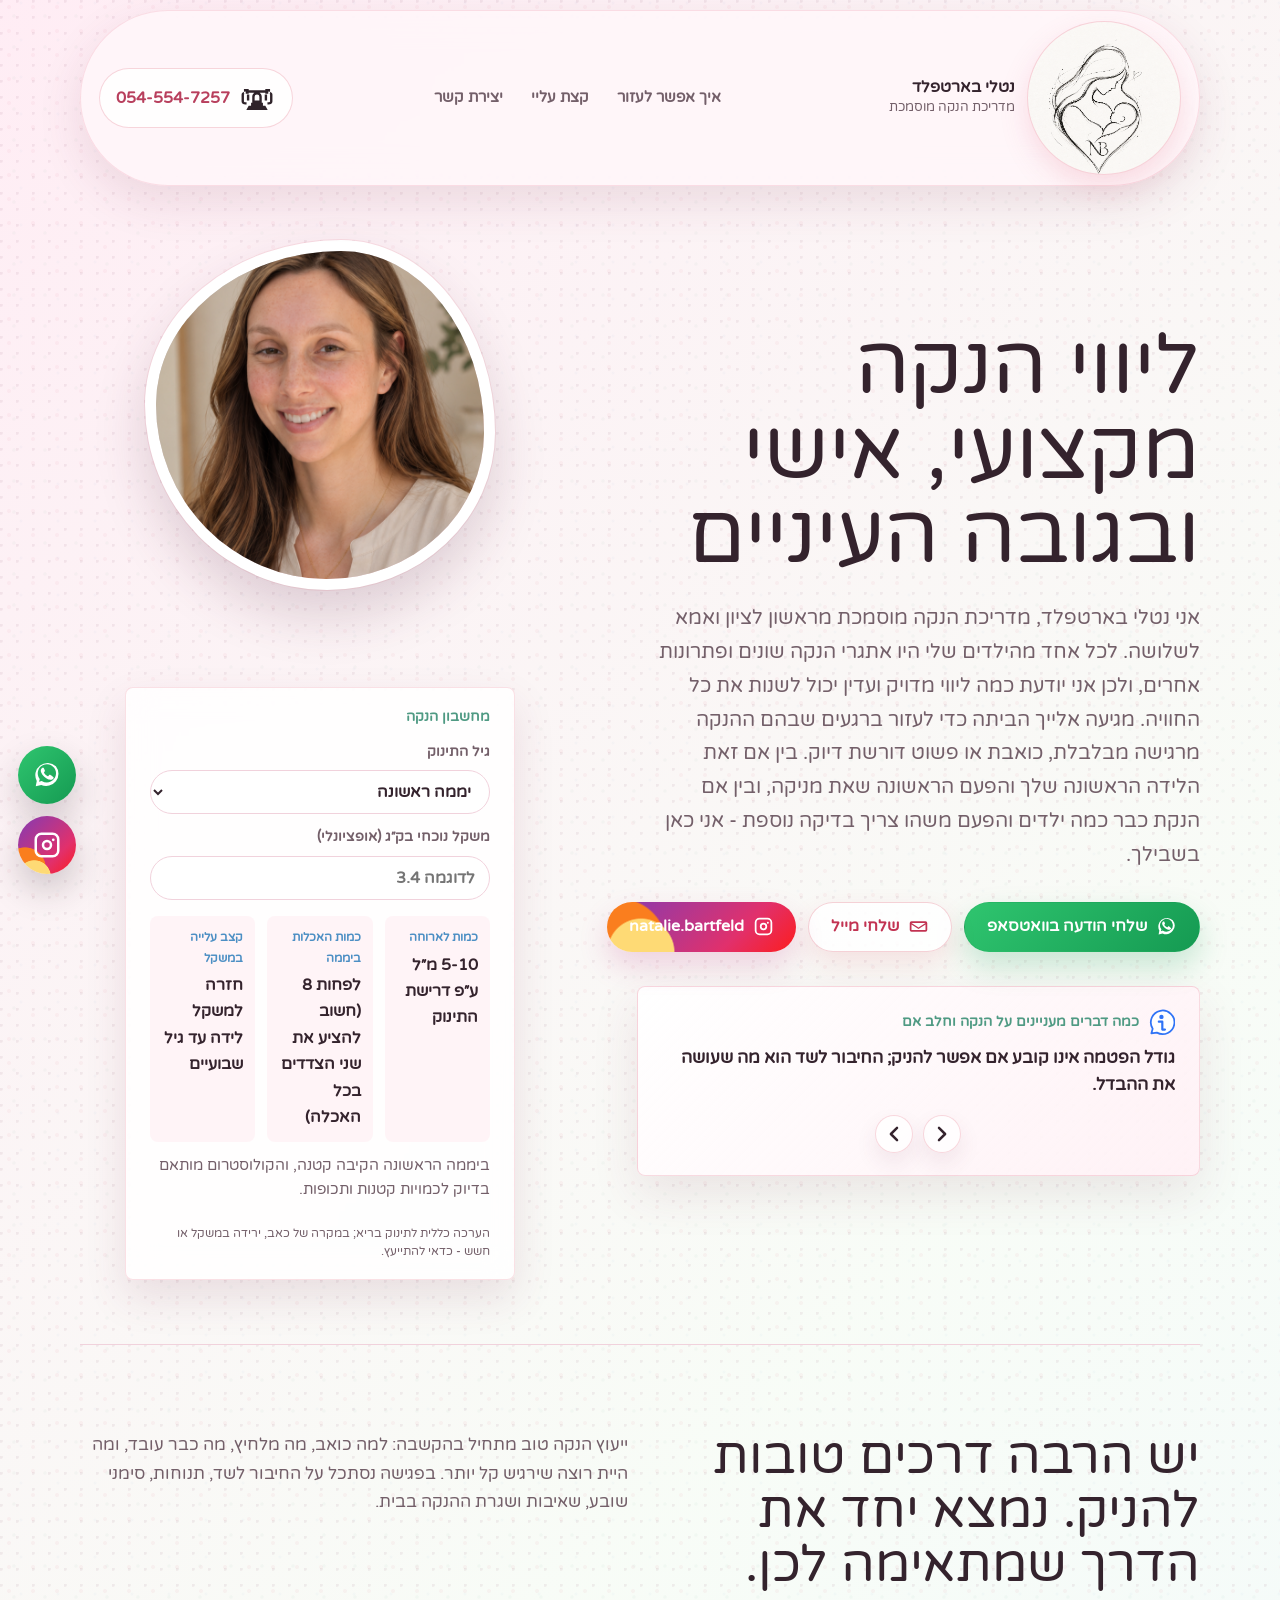
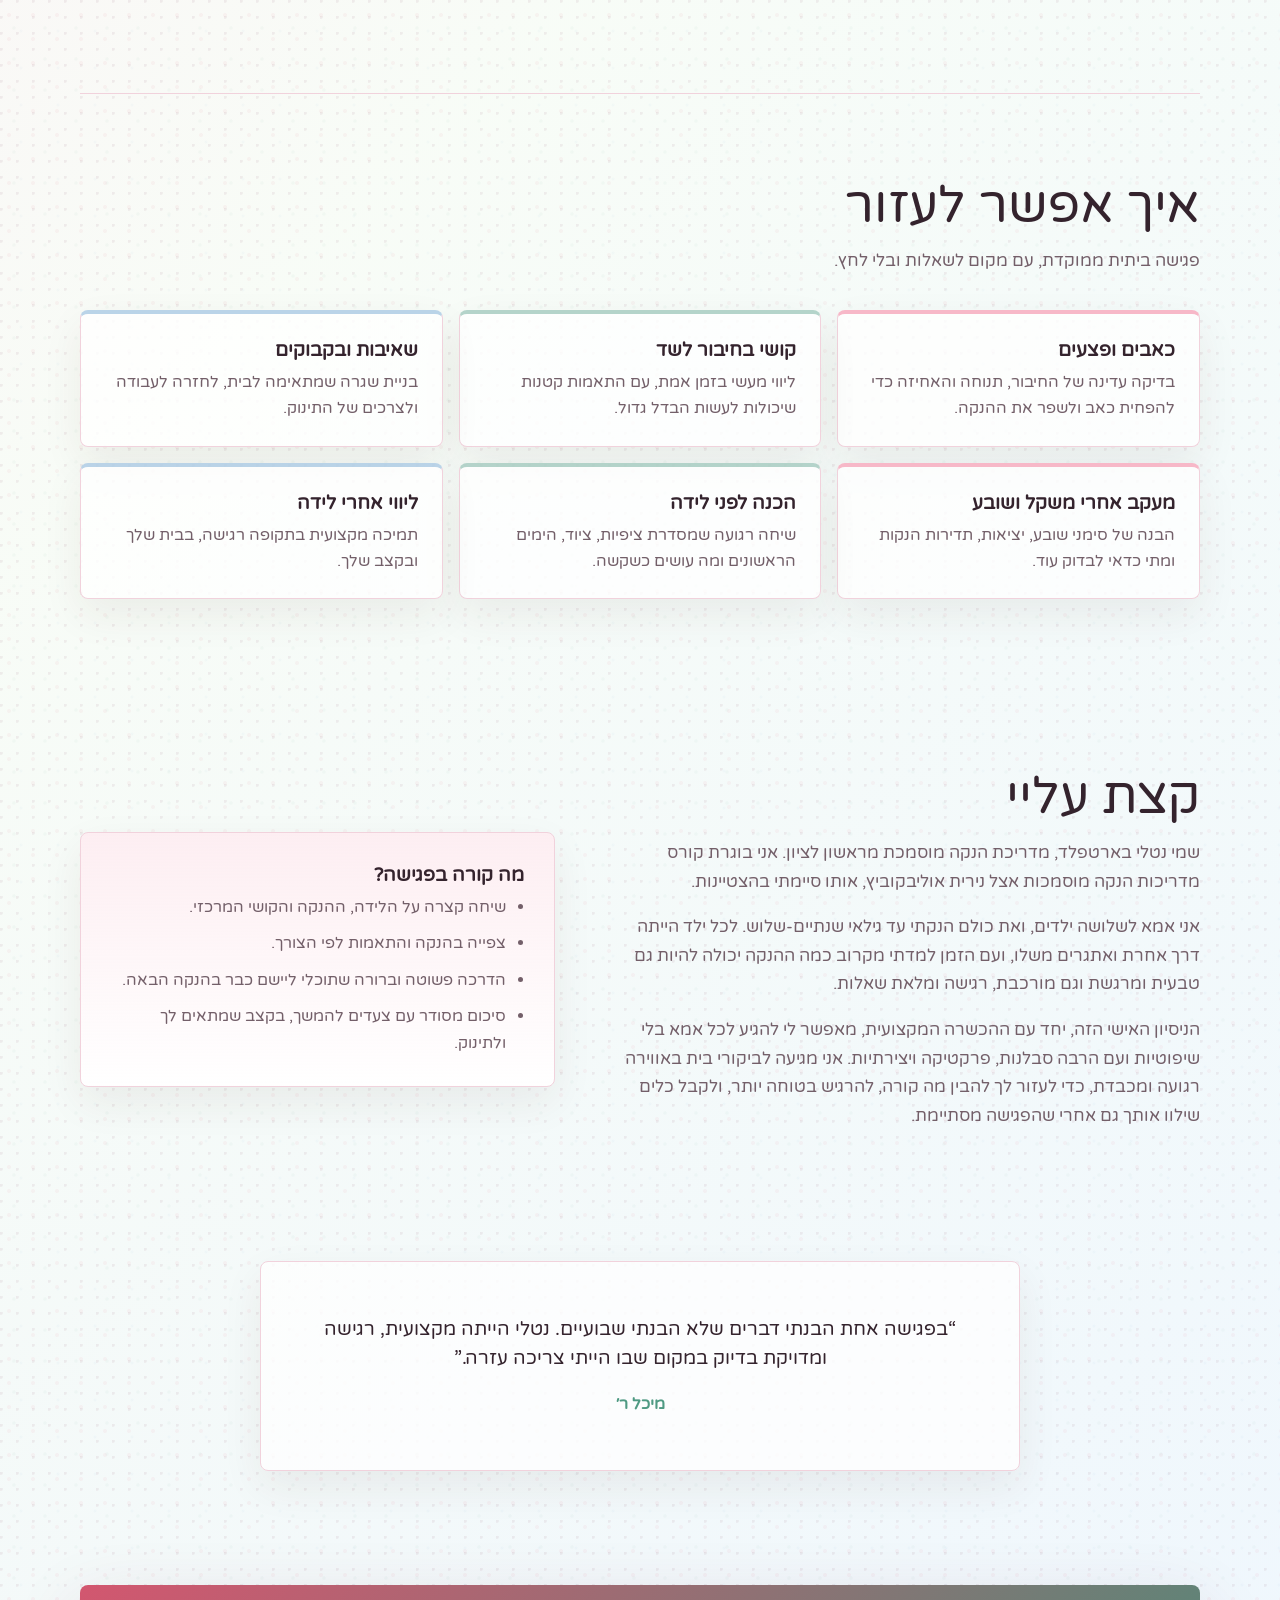
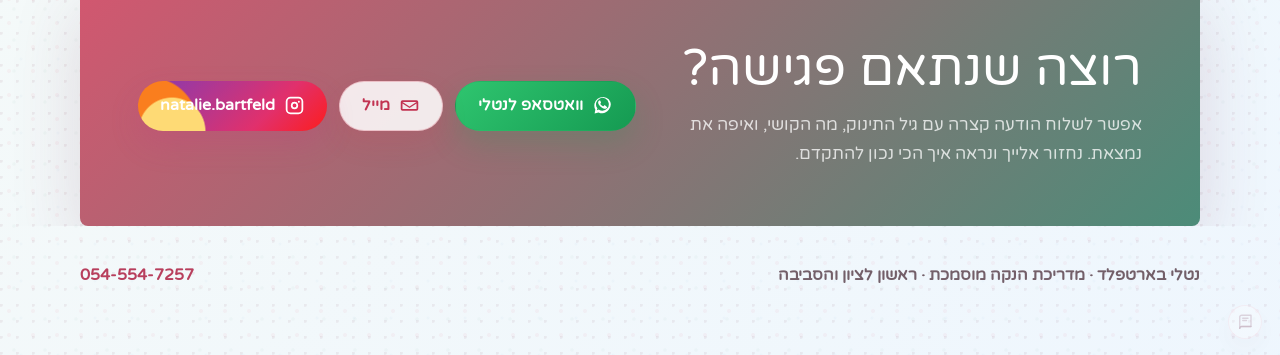
==== commit 2f5f161c: "Redirect knowledge page reloads home" ====
--- a/index.html
+++ b/index.html
@@ -349,6 +349,7 @@
           event.preventDefault();
           const password = window.prompt("Password");
           if (password === "18110509") {
+            window.sessionStorage.setItem("knowledgeAccess", "1");
             window.location.href = knowledgeEntry.href;
           }
         });
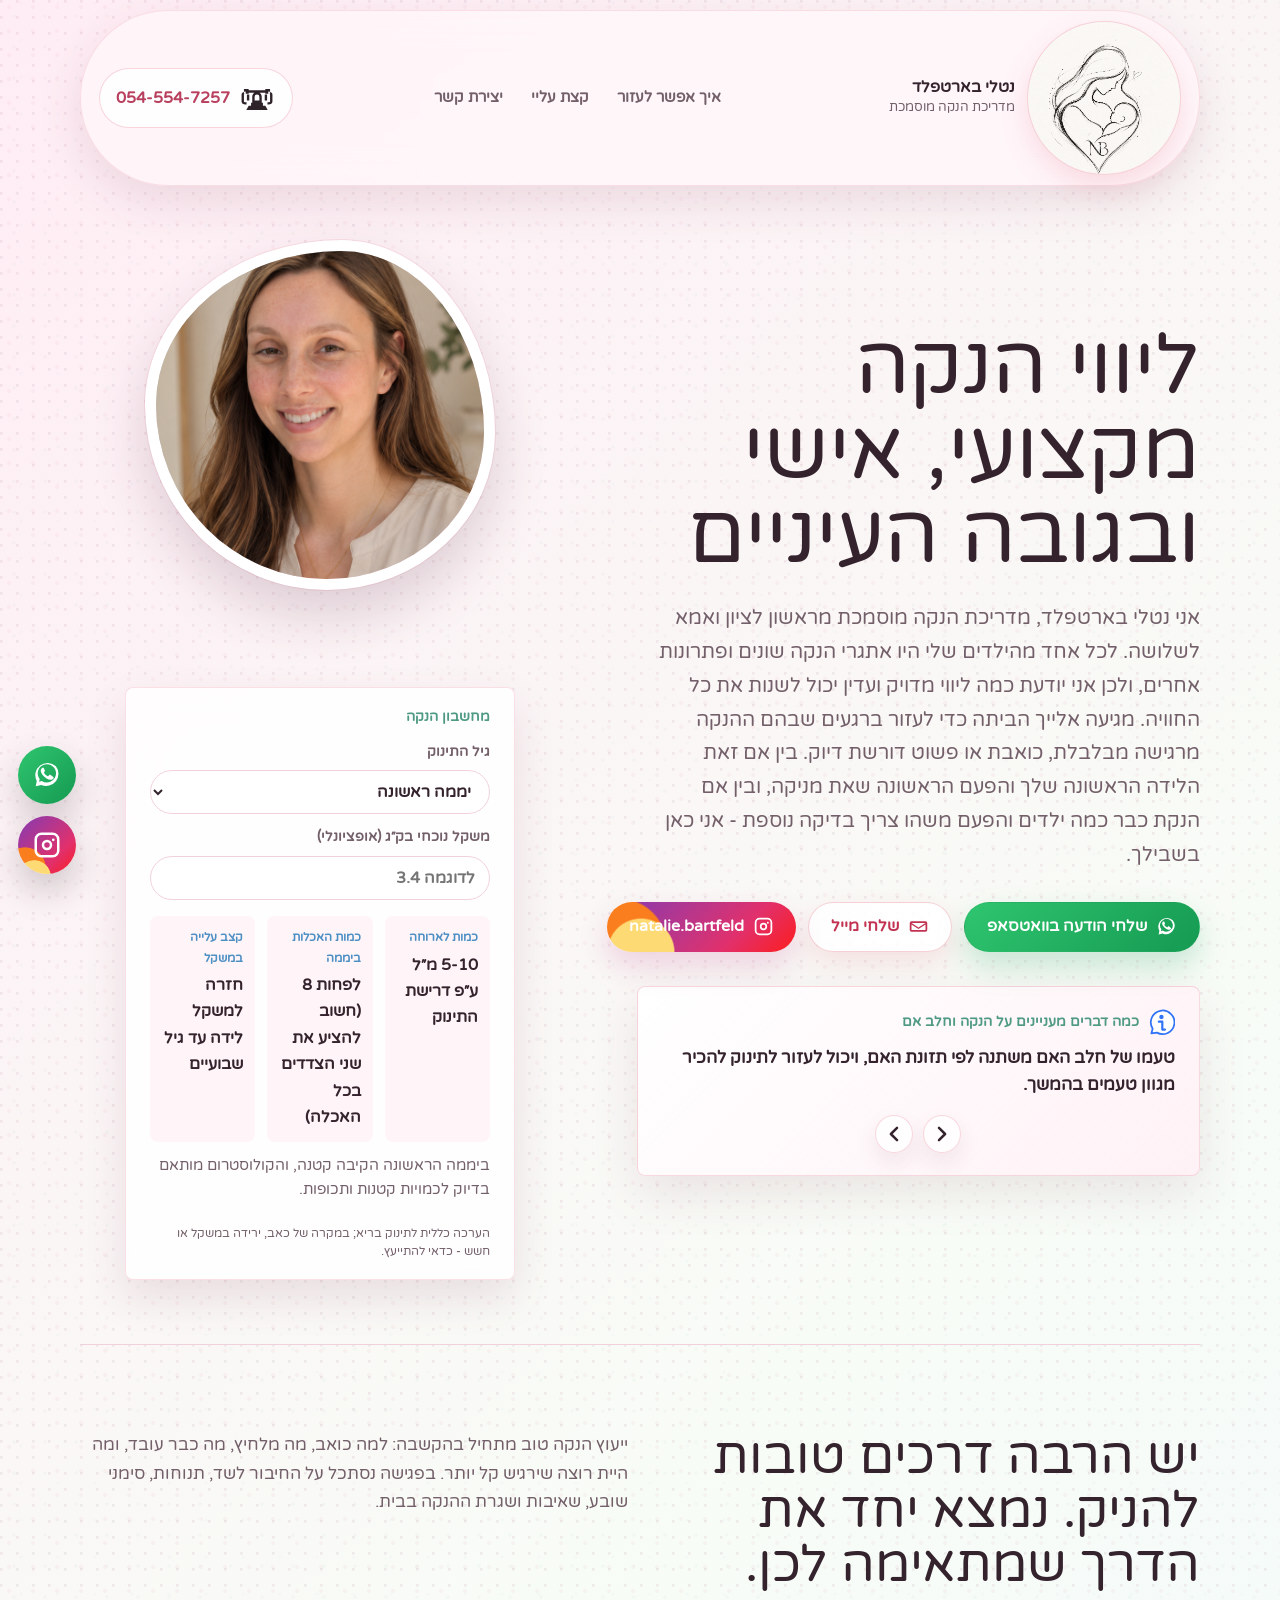
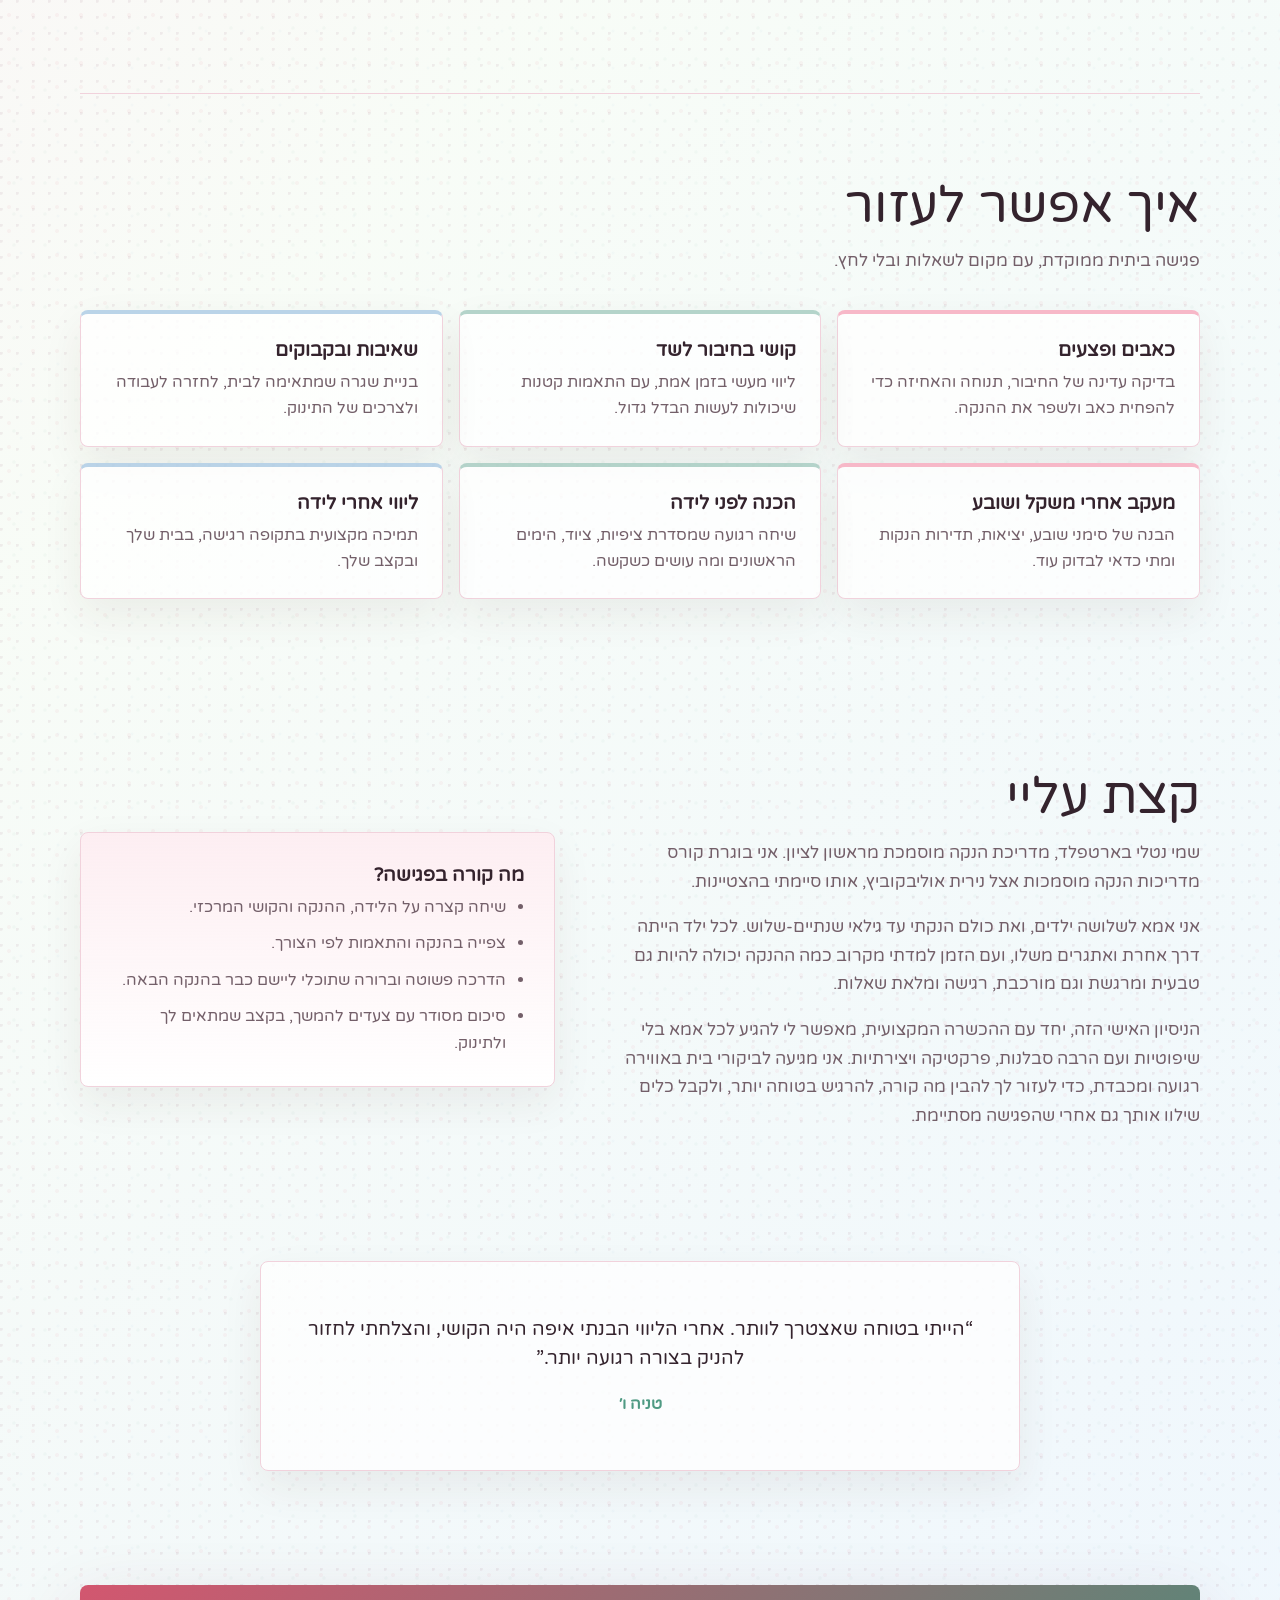
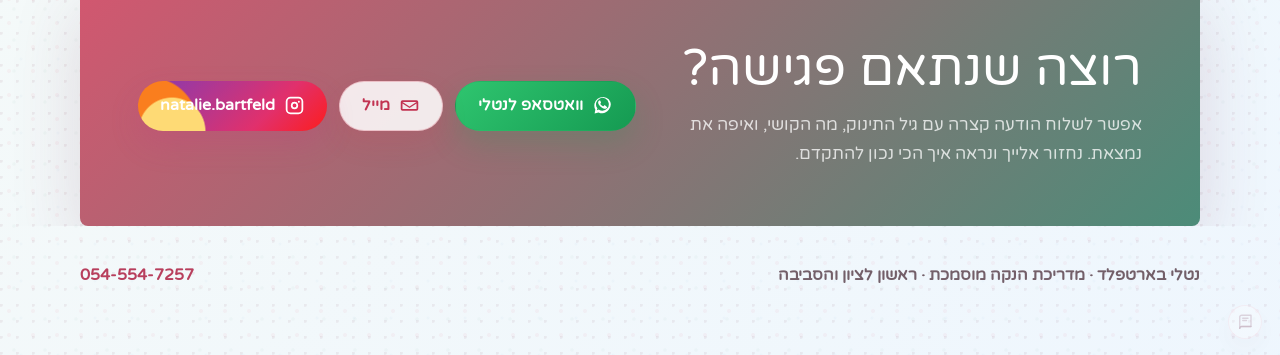
==== commit 3fd54176: "Route phone links to WhatsApp" ====
--- a/index.html
+++ b/index.html
@@ -35,7 +35,7 @@
         <a href="#contact">יצירת קשר</a>
       </nav>
 
-      <a class="header-cta" href="tel:0545547257" aria-label="חיוג לנטלי 054-554-7257">
+      <a class="header-cta" href="https://wa.me/972545547257" aria-label="שליחת וואטסאפ לנטלי 054-554-7257">
         <span class="phone-icon" aria-hidden="true">
           <svg viewBox="0 0 64 64">
             <path d="M18 45h28l4 7H14l4-7Zm4-5h20v5H22v-5Zm24-23h8v8h-8v-2H18v2h-8v-8h8v2h28v-2Zm-31 9h4v10h-4V26Zm30 0h4v10h-4V26Zm-21 4c0-4.4 3.6-8 8-8s8 3.6 8 8v10H24V30Zm4 0v6h8v-6a4 4 0 0 0-8 0Zm-15-9c-4 0-7 2.2-7 5.2v11.6c0 3 2.8 5.2 6.6 5.2h1.8v-4h-1.8c-1.5 0-2.6-.6-2.6-1.2V26.2c0-.6 1.3-1.2 3-1.2v-4Zm38 0v4c1.7 0 3 .6 3 1.2v11.6c0 .6-1.1 1.2-2.6 1.2h-1.8v4h1.8c3.8 0 6.6-2.2 6.6-5.2V26.2c0-3-3-5.2-7-5.2Z"/>
@@ -282,7 +282,7 @@
 
     <footer>
       <span>נטלי בארטפלד · מדריכת הנקה מוסמכת · ראשון לציון והסביבה</span>
-      <a href="tel:0545547257">054-554-7257</a>
+      <a href="https://wa.me/972545547257">054-554-7257</a>
     </footer>
     <a class="knowledge-entry" href="./knowledge.html" aria-label="פתחי חיפוש ידע מקצועי" data-knowledge-entry>
       <svg viewBox="0 0 24 24" aria-hidden="true">
--- a/styles.css
+++ b/styles.css
@@ -1011,6 +1011,14 @@
   line-height: 1.65;
 }
 
+.knowledge-result mark {
+  padding: 0 0.16em;
+  border-radius: 4px;
+  background: #fff08a;
+  color: inherit;
+  box-shadow: inset 0 -0.12em 0 rgba(255, 205, 59, 0.72);
+}
+
 @media (max-width: 860px) {
   body {
     overflow-x: hidden;
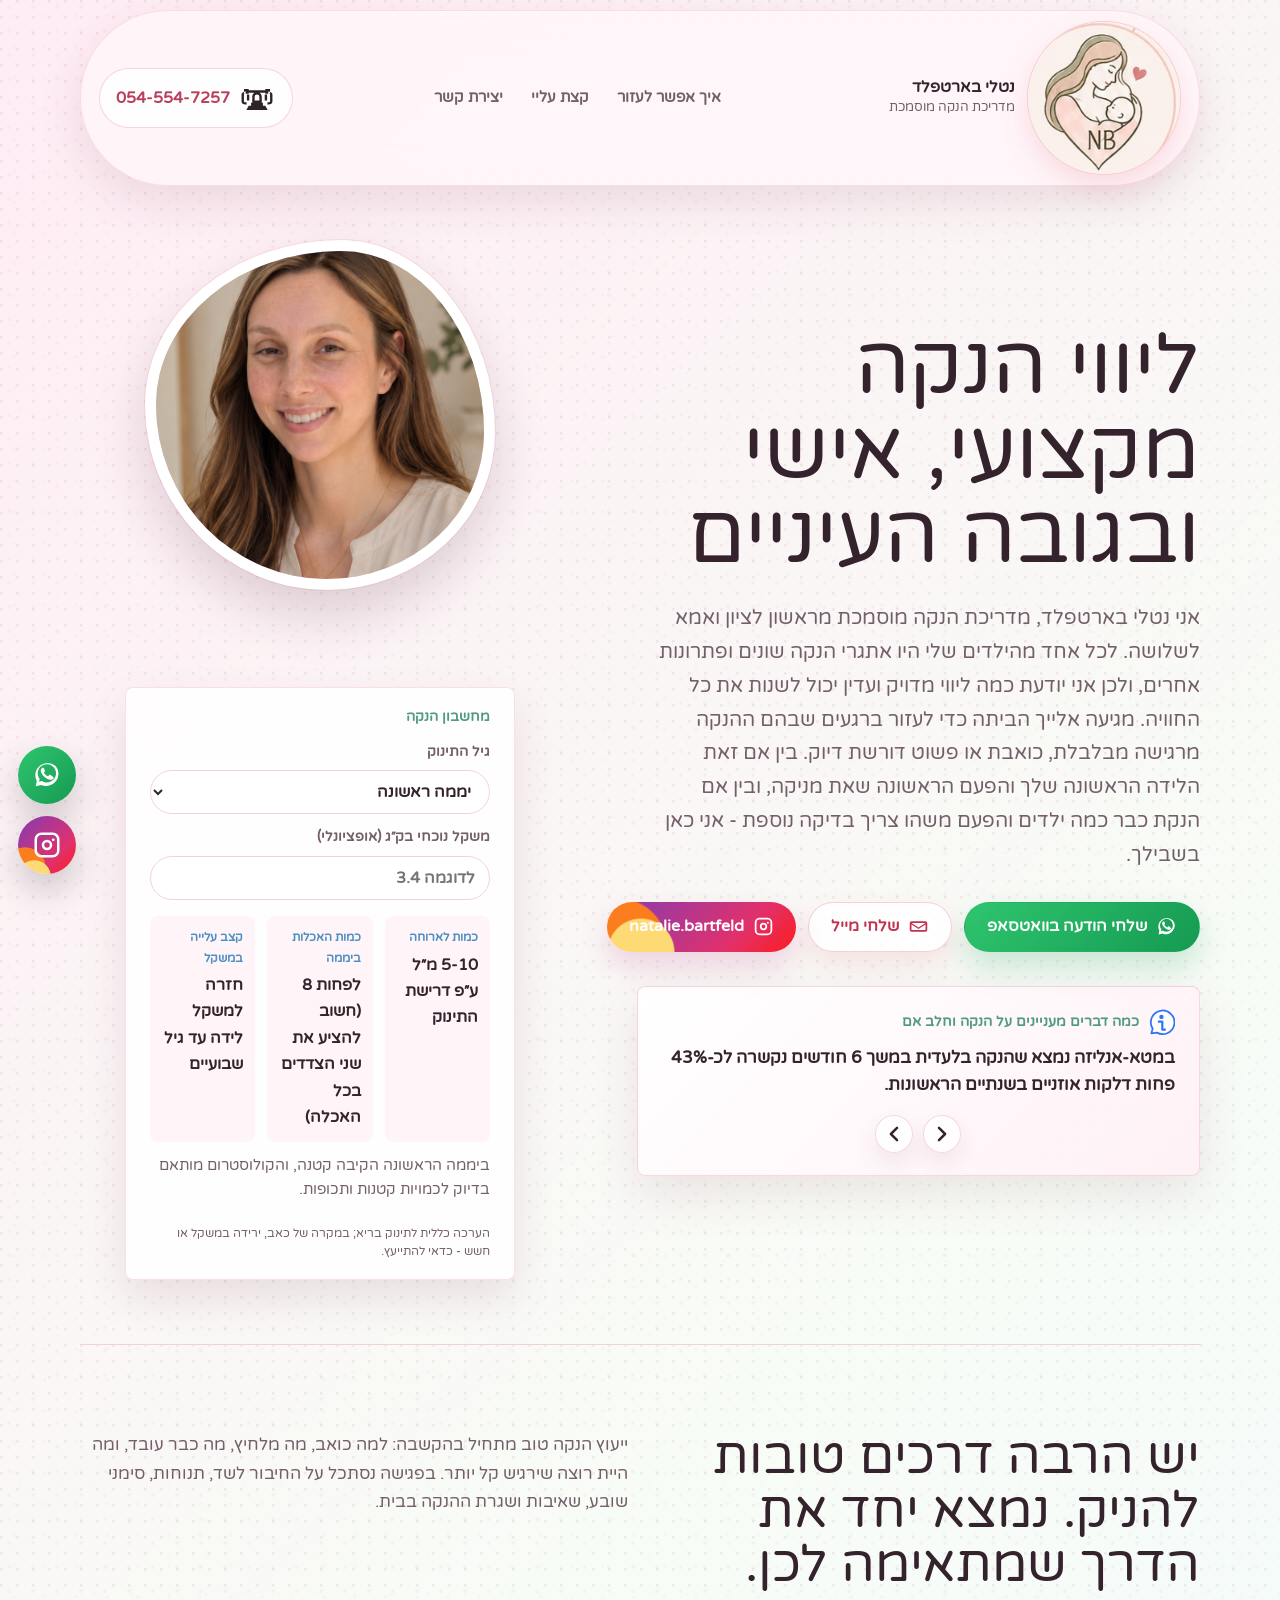
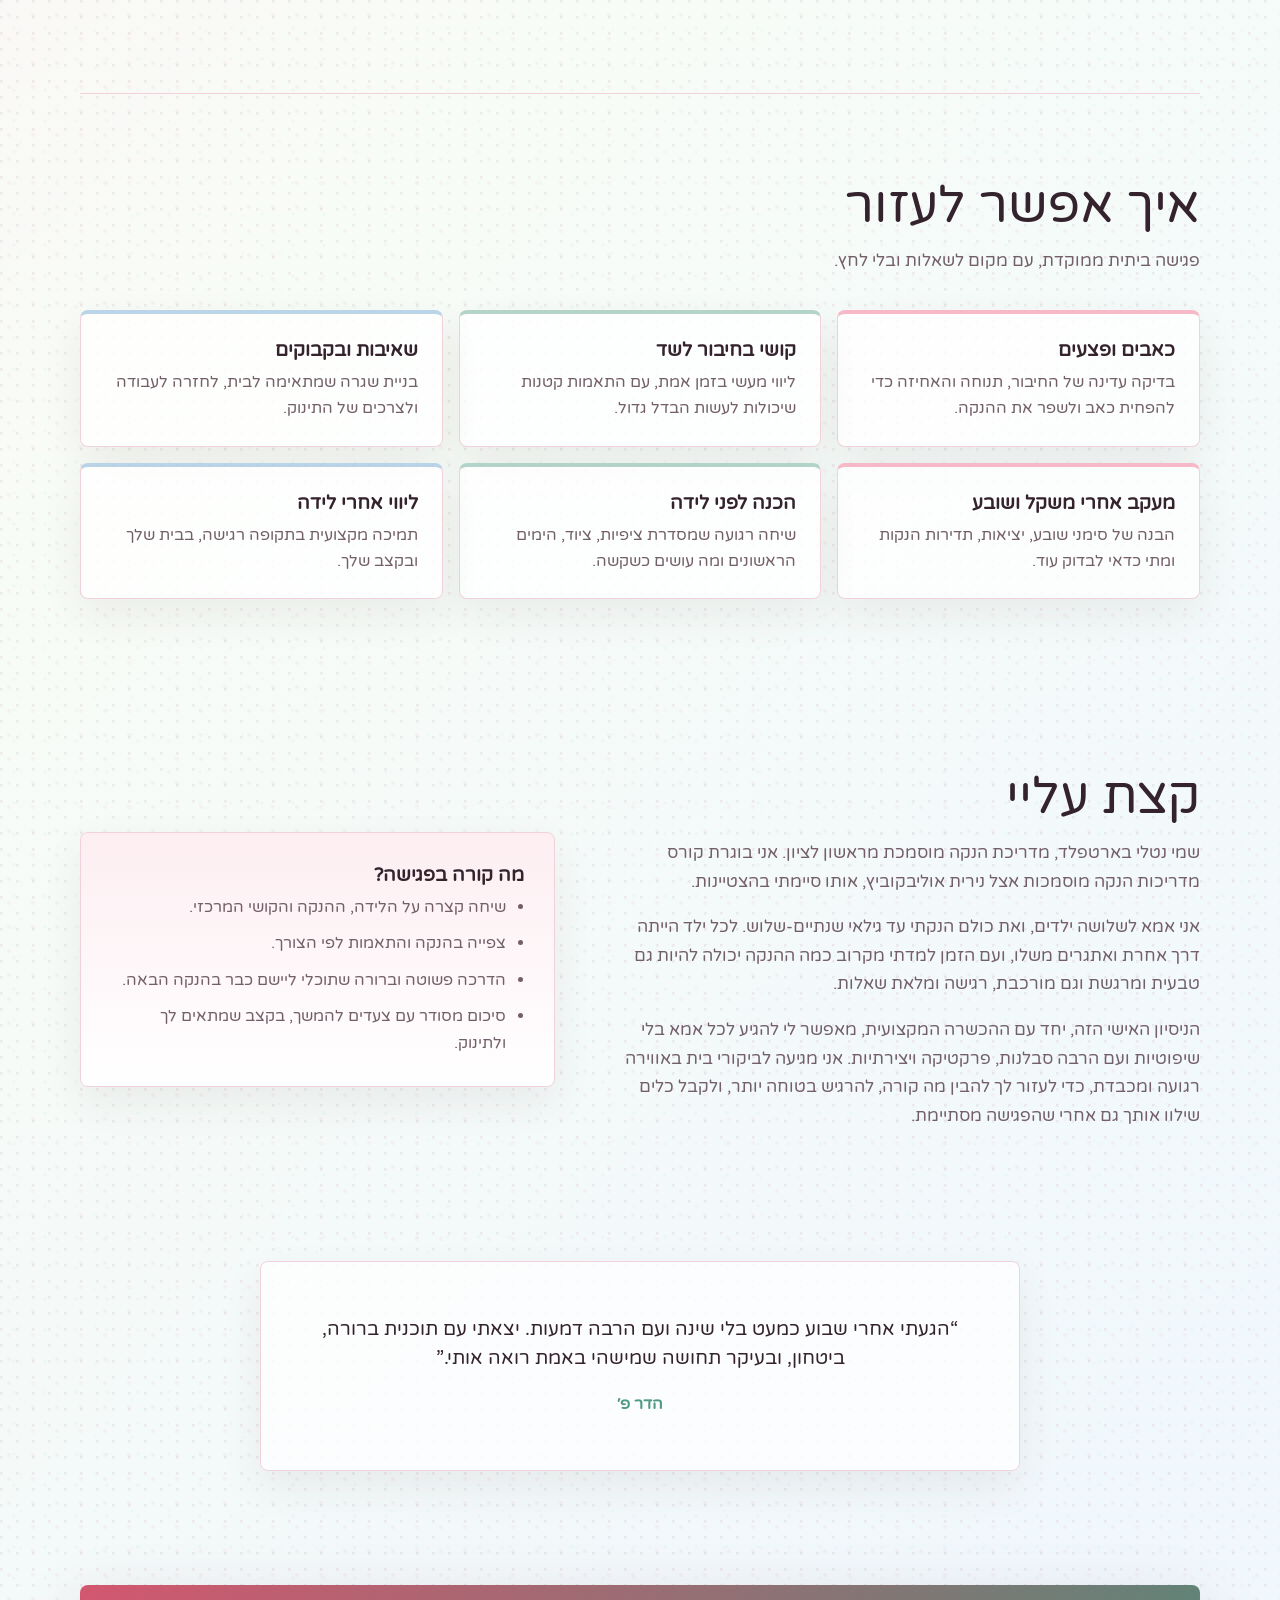
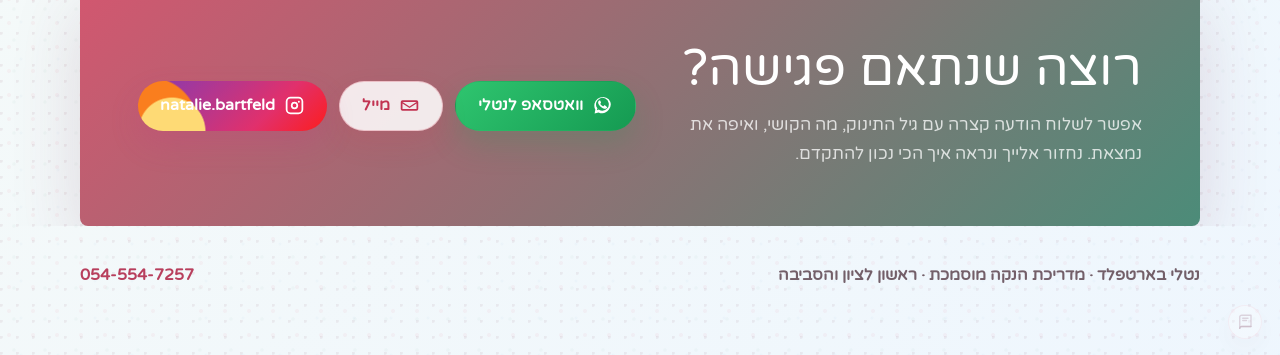
==== commit e6062e00: "Update header logo artwork" ====
--- a/index.html
+++ b/index.html
@@ -21,7 +21,7 @@
     <header class="site-header" aria-label="ניווט ראשי">
       <a class="brand" href="#top" aria-label="נטלי בארטפלד">
         <span class="brand-mark" aria-hidden="true">
-          <img src="./logo.png" alt="" />
+          <img src="./nb-hero.png" alt="" />
         </span>
         <span>
           <strong>נטלי בארטפלד</strong>
--- a/styles.css
+++ b/styles.css
@@ -85,7 +85,7 @@
   place-items: center;
   border-radius: 50%;
   overflow: hidden;
-  background: #fff;
+  background: #fff7f3;
   border: 1px solid rgba(224, 91, 117, 0.28);
   color: var(--accent-dark);
   box-shadow: 0 12px 28px rgba(224, 91, 117, 0.18);
@@ -95,12 +95,11 @@
 }
 
 .brand-mark img {
-  width: 166px;
-  height: 166px;
+  width: 154px;
+  height: 154px;
   display: block;
   object-fit: cover;
-  object-position: center 45%;
-  mix-blend-mode: multiply;
+  object-position: center;
 }
 
 .brand strong,
@@ -538,12 +537,16 @@
 .portrait-fallback {
   position: absolute;
   inset: 0;
-  display: grid;
+  display: none;
   place-items: center;
   align-content: center;
   gap: 4px;
   color: var(--accent-dark);
   text-align: center;
+}
+
+.portrait-frame img.is-missing + .portrait-fallback {
+  display: grid;
 }
 
 .portrait-fallback span {
@@ -1150,6 +1153,12 @@
 }
 
 @media (max-width: 480px) {
+  .site-header {
+    width: min(calc(100% - 48px), 328px);
+    padding: 8px 12px;
+    gap: 8px;
+  }
+
   .brand {
     min-width: 0;
     flex: 0 0 auto;
@@ -1165,13 +1174,23 @@
   }
 
   .brand-mark {
-    width: 109px;
-    height: 109px;
+    width: 92px;
+    height: 92px;
   }
 
   .brand-mark img {
-    width: 116px;
-    height: 116px;
+    width: 92px;
+    height: 92px;
+  }
+
+  .header-cta {
+    padding: 8px 10px;
+    font-size: 0.86rem;
+  }
+
+  .header-cta .phone-icon {
+    width: 30px;
+    height: 30px;
   }
 
   .hero-actions,
@@ -1275,13 +1294,11 @@
   }
 
   .brand {
-    position: absolute;
-    top: 10px;
-    right: 28px;
+    position: static;
   }
 
   .header-cta {
-    margin-right: auto;
+    margin-right: 0;
   }
 
   .hero {
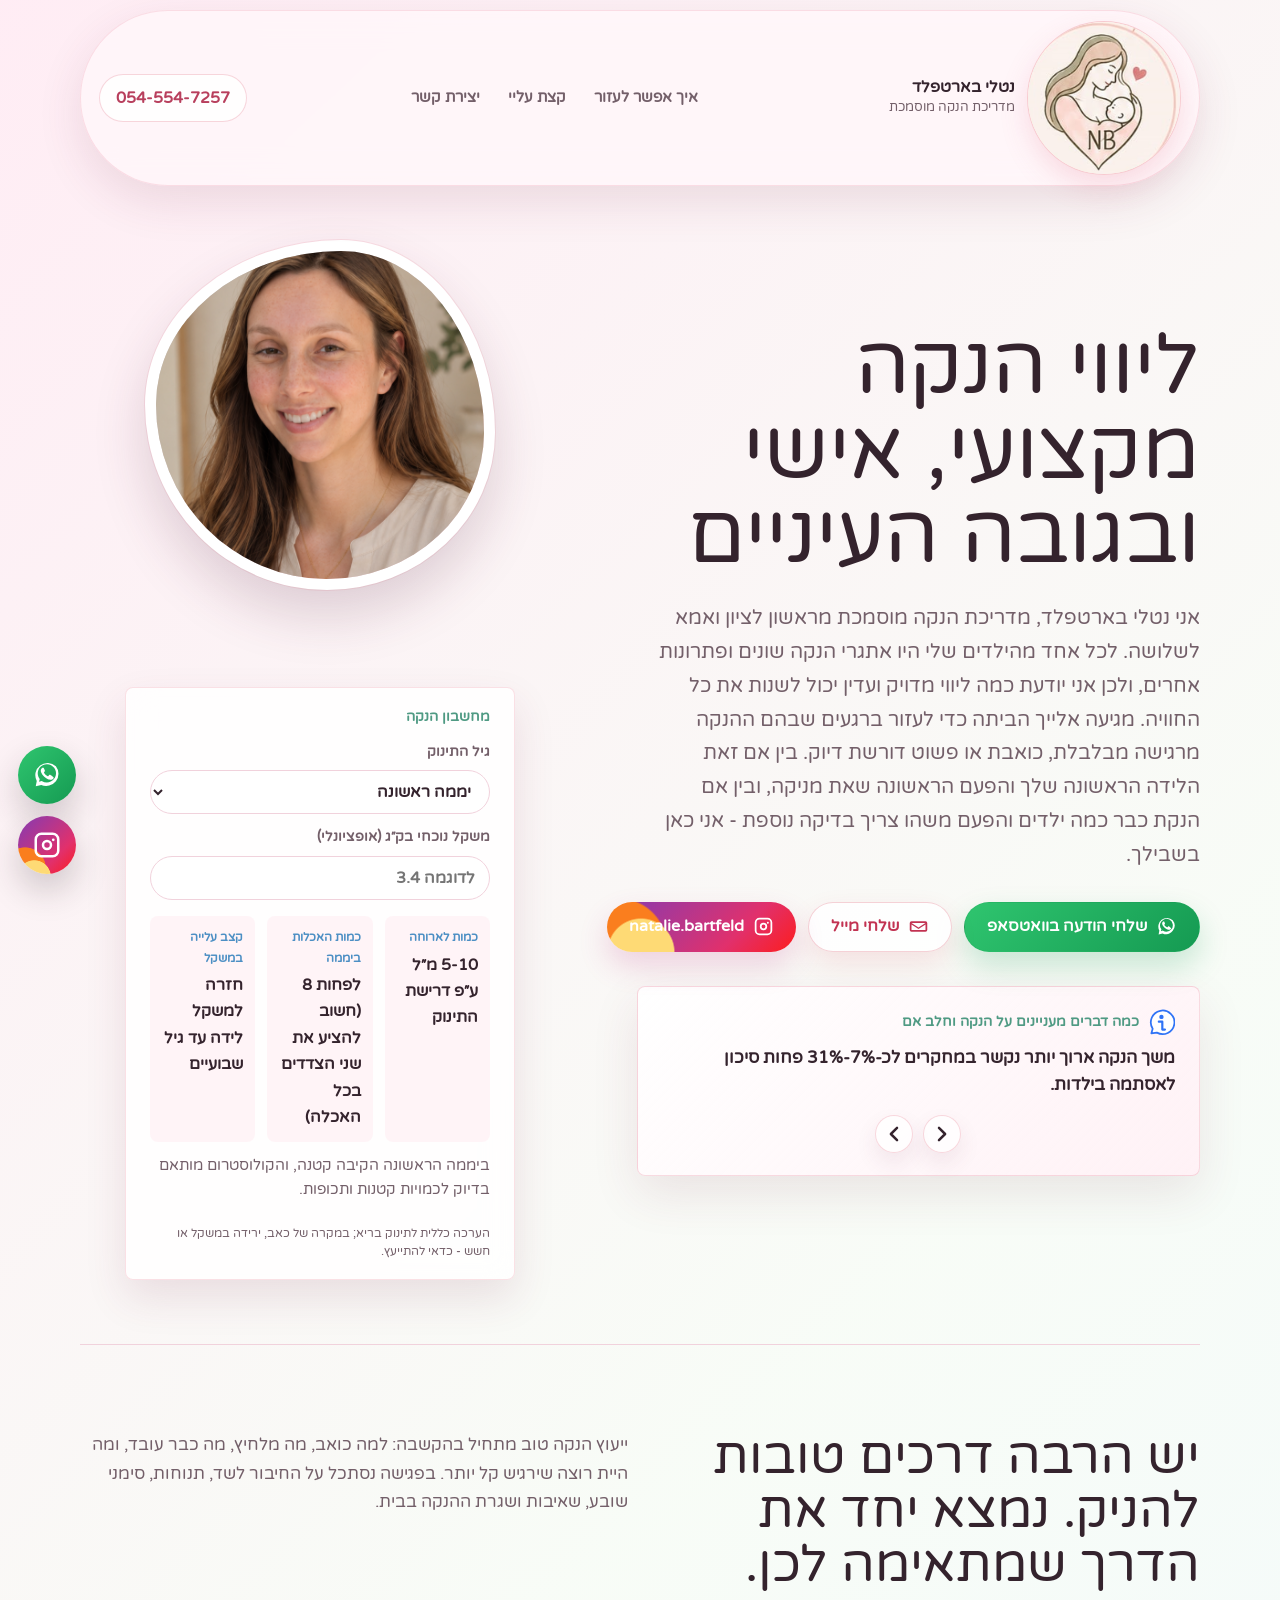
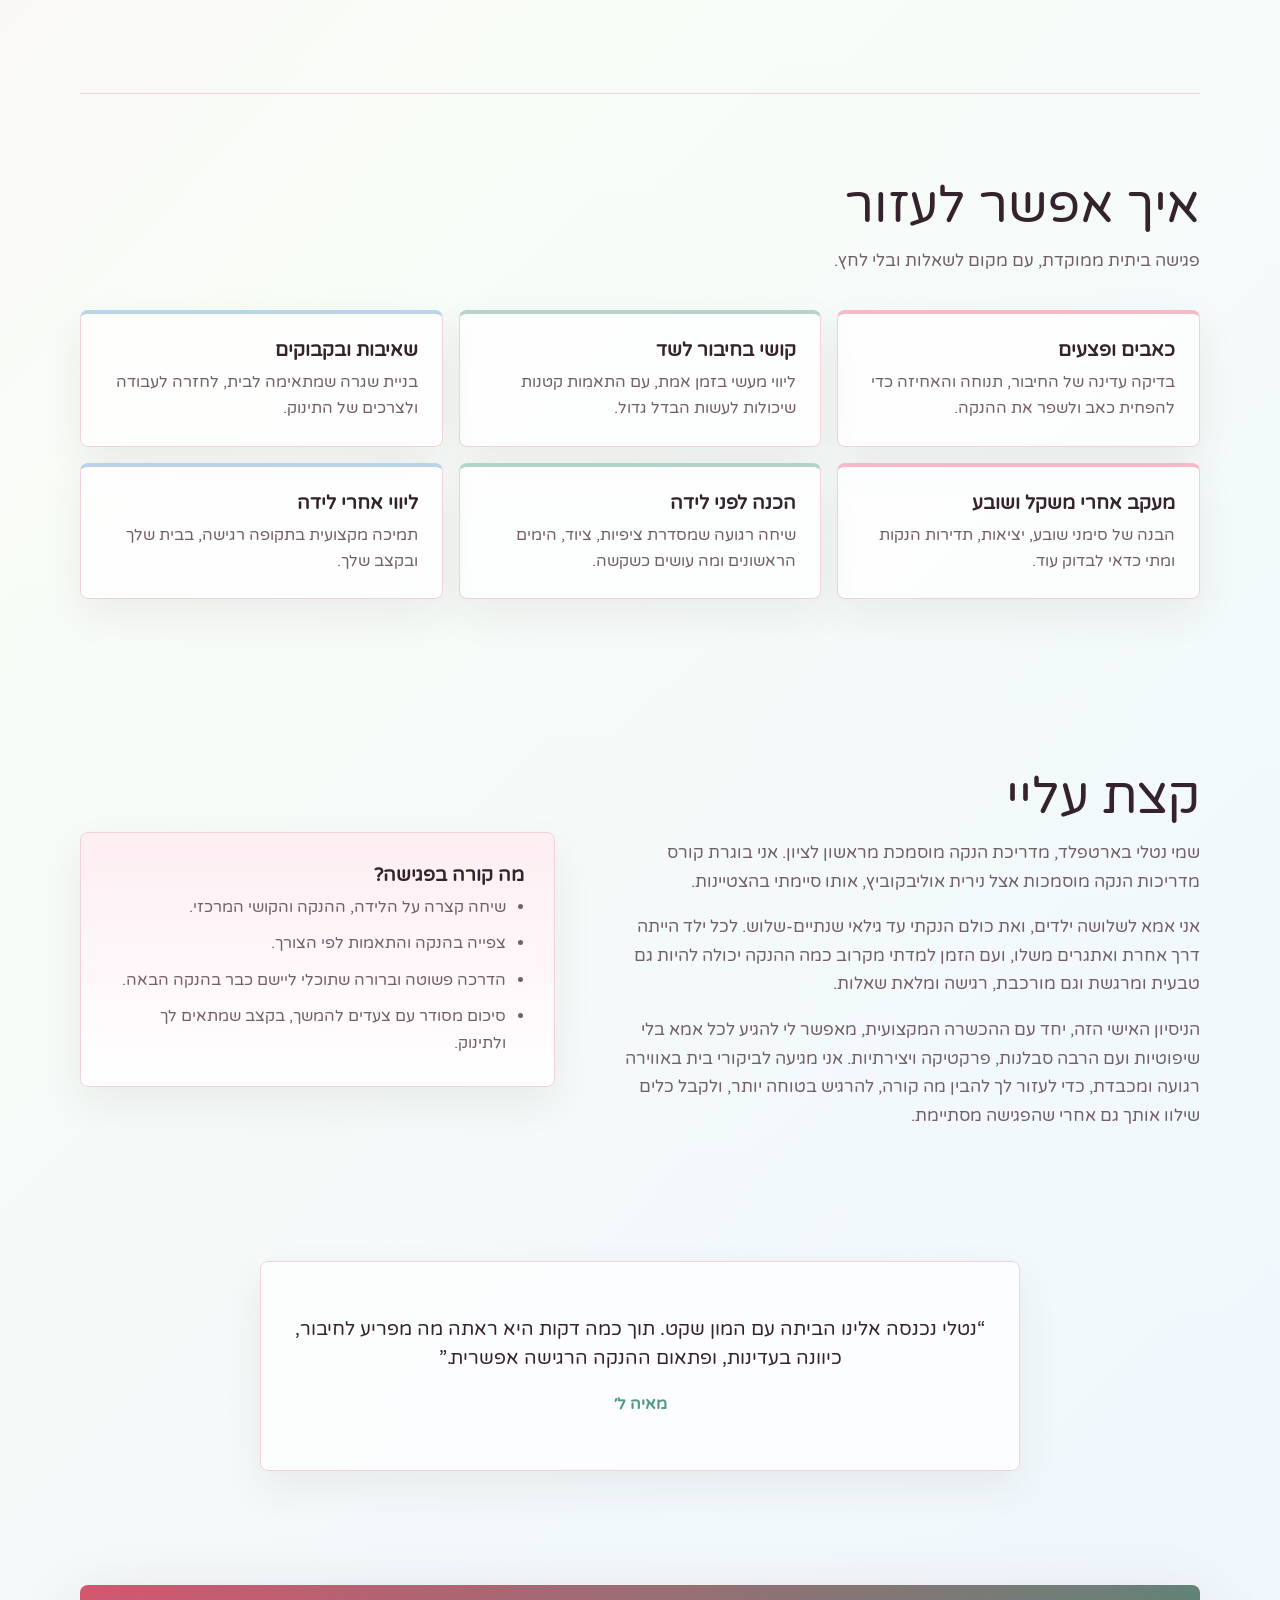
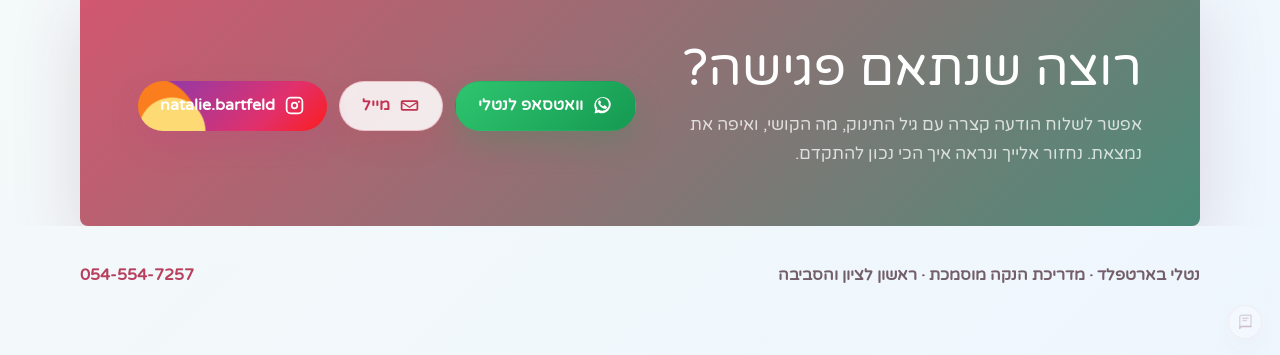
==== commit 85a6bc51: "Smooth page background" ====
--- a/index.html
+++ b/index.html
@@ -36,11 +36,6 @@
       </nav>
 
       <a class="header-cta" href="https://wa.me/972545547257" aria-label="שליחת וואטסאפ לנטלי 054-554-7257">
-        <span class="phone-icon" aria-hidden="true">
-          <svg viewBox="0 0 64 64">
-            <path d="M18 45h28l4 7H14l4-7Zm4-5h20v5H22v-5Zm24-23h8v8h-8v-2H18v2h-8v-8h8v2h28v-2Zm-31 9h4v10h-4V26Zm30 0h4v10h-4V26Zm-21 4c0-4.4 3.6-8 8-8s8 3.6 8 8v10H24V30Zm4 0v6h8v-6a4 4 0 0 0-8 0Zm-15-9c-4 0-7 2.2-7 5.2v11.6c0 3 2.8 5.2 6.6 5.2h1.8v-4h-1.8c-1.5 0-2.6-.6-2.6-1.2V26.2c0-.6 1.3-1.2 3-1.2v-4Zm38 0v4c1.7 0 3 .6 3 1.2v11.6c0 .6-1.1 1.2-2.6 1.2h-1.8v4h1.8c3.8 0 6.6-2.2 6.6-5.2V26.2c0-3-3-5.2-7-5.2Z"/>
-          </svg>
-        </span>
         054-554-7257
       </a>
     </header>
--- a/styles.css
+++ b/styles.css
@@ -32,13 +32,8 @@
 body {
   margin: 0;
   background:
-    radial-gradient(circle at 1px 1px, rgba(116, 45, 74, 0.075) 0 1.3px, transparent 2.3px),
-    radial-gradient(circle at 9px 7px, rgba(224, 91, 117, 0.055) 0 1.5px, transparent 2.5px),
-    radial-gradient(circle at 14px 16px, rgba(79, 154, 131, 0.038) 0 1.1px, transparent 2.2px),
-    radial-gradient(circle at 21px 3px, rgba(76, 143, 196, 0.03) 0 1px, transparent 2px),
     linear-gradient(135deg, rgba(255, 236, 244, 0.95), rgba(247, 252, 246, 0.9) 45%, rgba(236, 247, 255, 0.88)),
     linear-gradient(180deg, #fff7fb 0%, #ffffff 46%, #fff0f5 100%);
-  background-size: 16px 16px, 24px 24px, 31px 31px, 37px 37px, auto, auto;
   color: var(--text);
   line-height: 1.65;
   max-width: 100%;
@@ -156,21 +151,6 @@
   white-space: nowrap;
 }
 
-.header-cta .phone-icon {
-  width: 38px;
-  height: 38px;
-  display: inline-flex;
-  flex: 0 0 auto;
-  color: #2f232a;
-}
-
-.header-cta .phone-icon svg {
-  width: 100%;
-  height: 100%;
-  display: block;
-  fill: currentColor;
-}
-
 .hero {
   width: var(--container);
   min-height: calc(100vh - 84px);
@@ -1041,11 +1021,6 @@
     font-size: 0.9rem;
   }
 
-  .header-cta .phone-icon {
-    width: 34px;
-    height: 34px;
-  }
-
   .hero,
   .intro,
   .split,
@@ -1188,11 +1163,6 @@
     font-size: 0.86rem;
   }
 
-  .header-cta .phone-icon {
-    width: 30px;
-    height: 30px;
-  }
-
   .hero-actions,
   .contact-actions {
     display: grid;
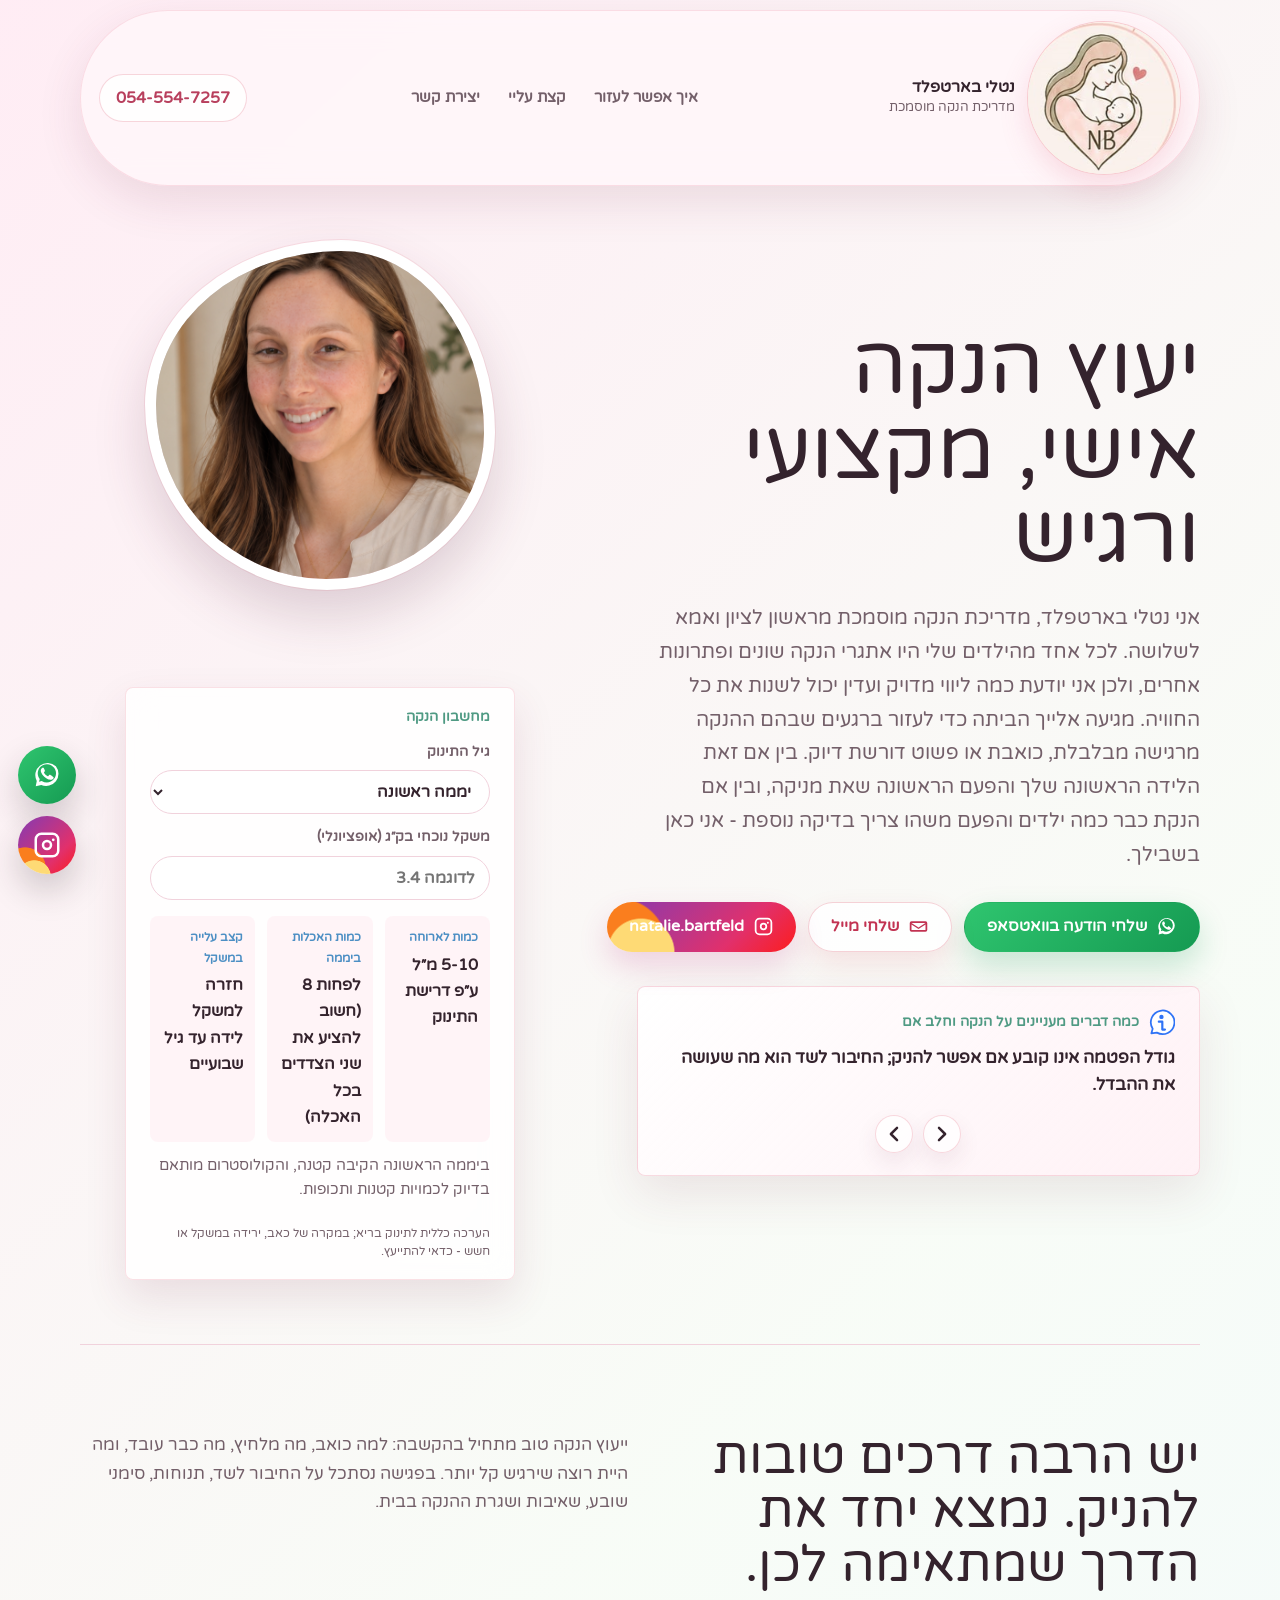
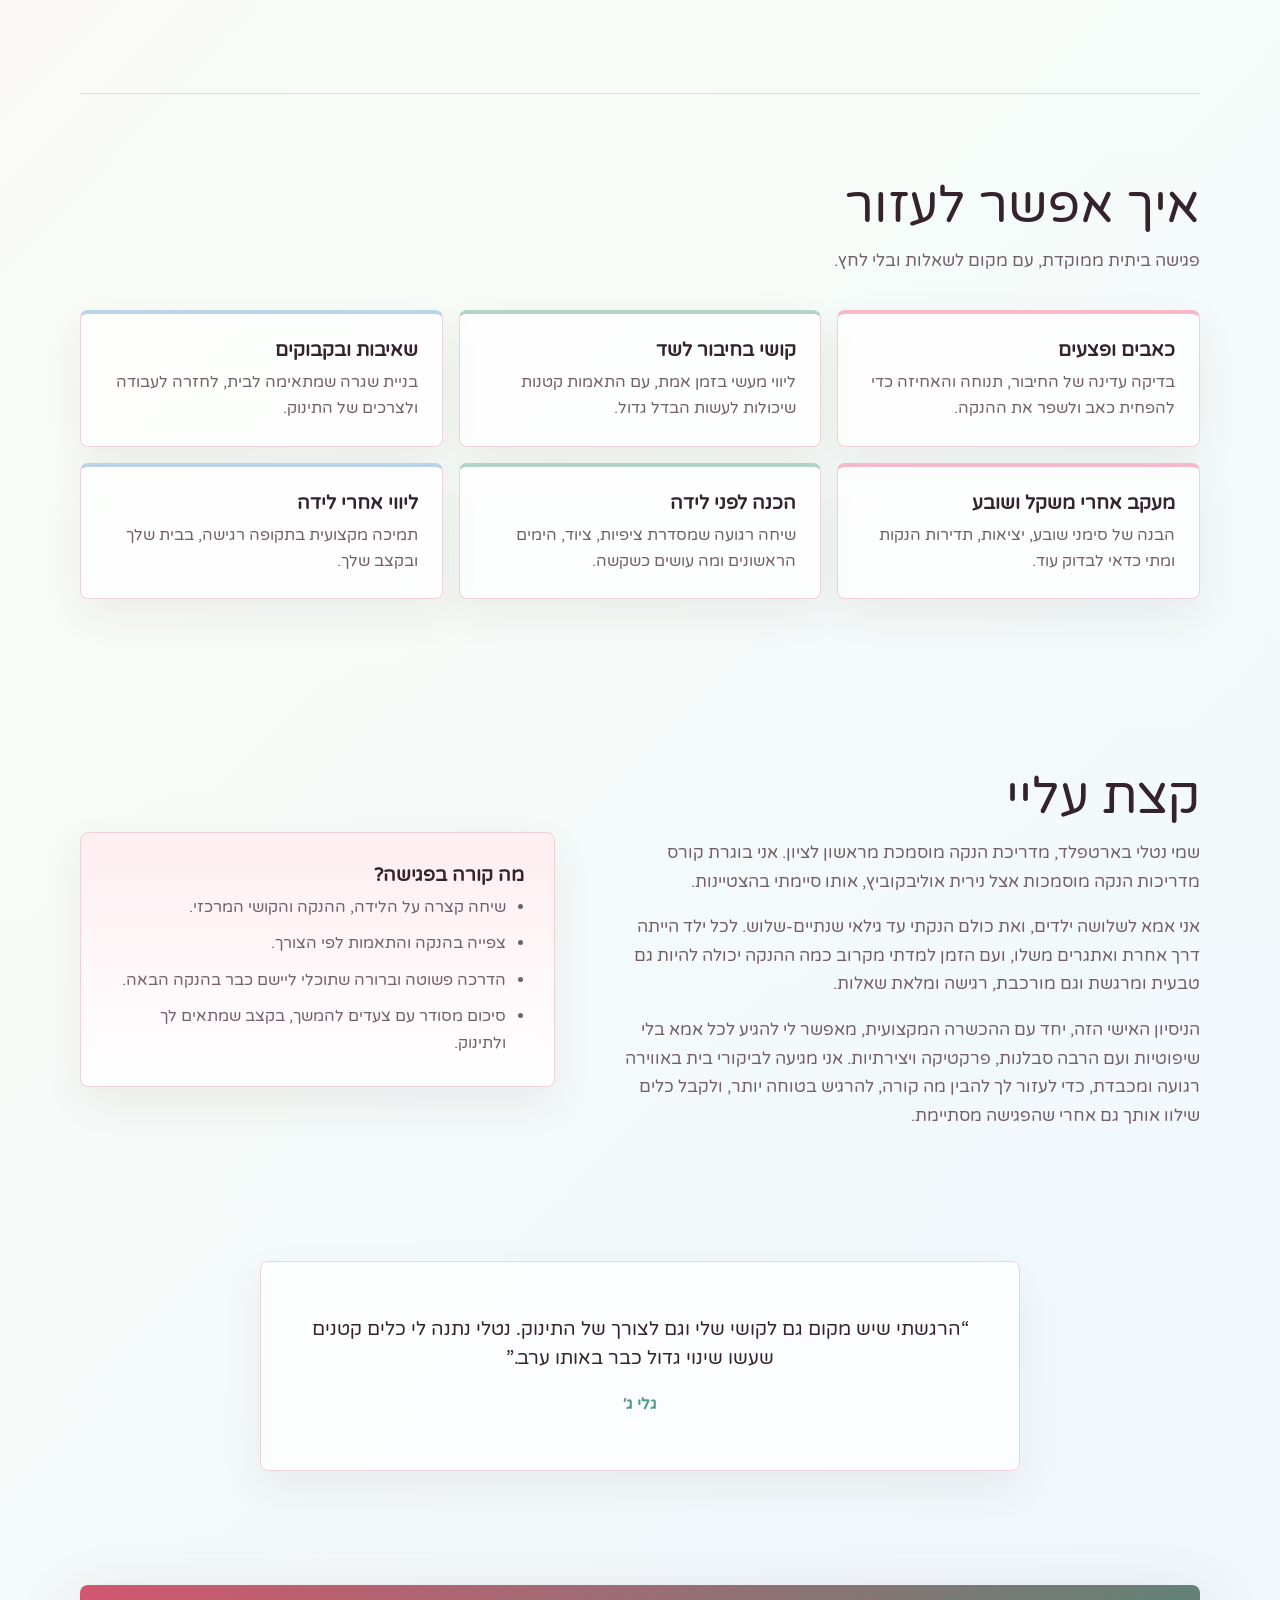
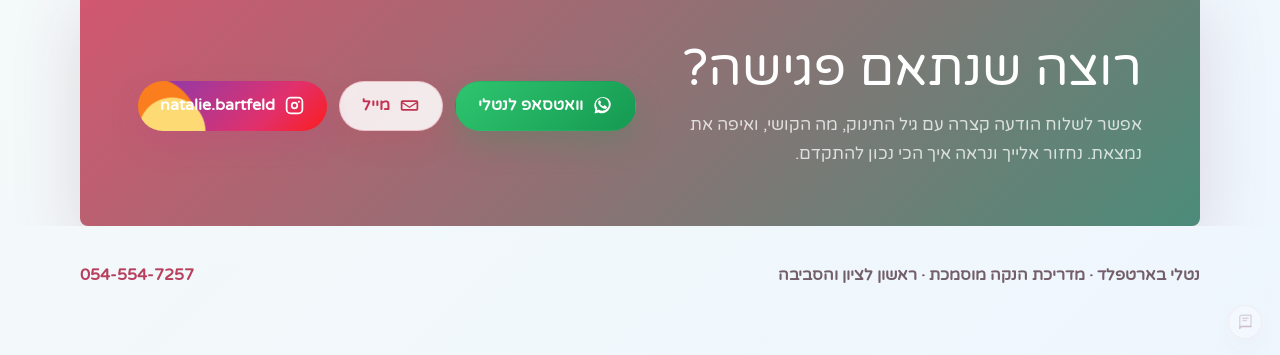
==== commit b19f844b: "Update hero headline" ====
--- a/index.html
+++ b/index.html
@@ -44,9 +44,9 @@
       <section class="hero">
         <div class="hero-copy">
           <h1>
-            <span>ליווי הנקה</span>
-            <span>מקצועי, אישי</span>
-            <span>ובגובה העיניים</span>
+            <span>יעוץ הנקה</span>
+            <span>אישי, מקצועי</span>
+            <span>ורגיש</span>
           </h1>
           <p>
             אני נטלי בארטפלד, מדריכת הנקה מוסמכת מראשון לציון ואמא לשלושה.
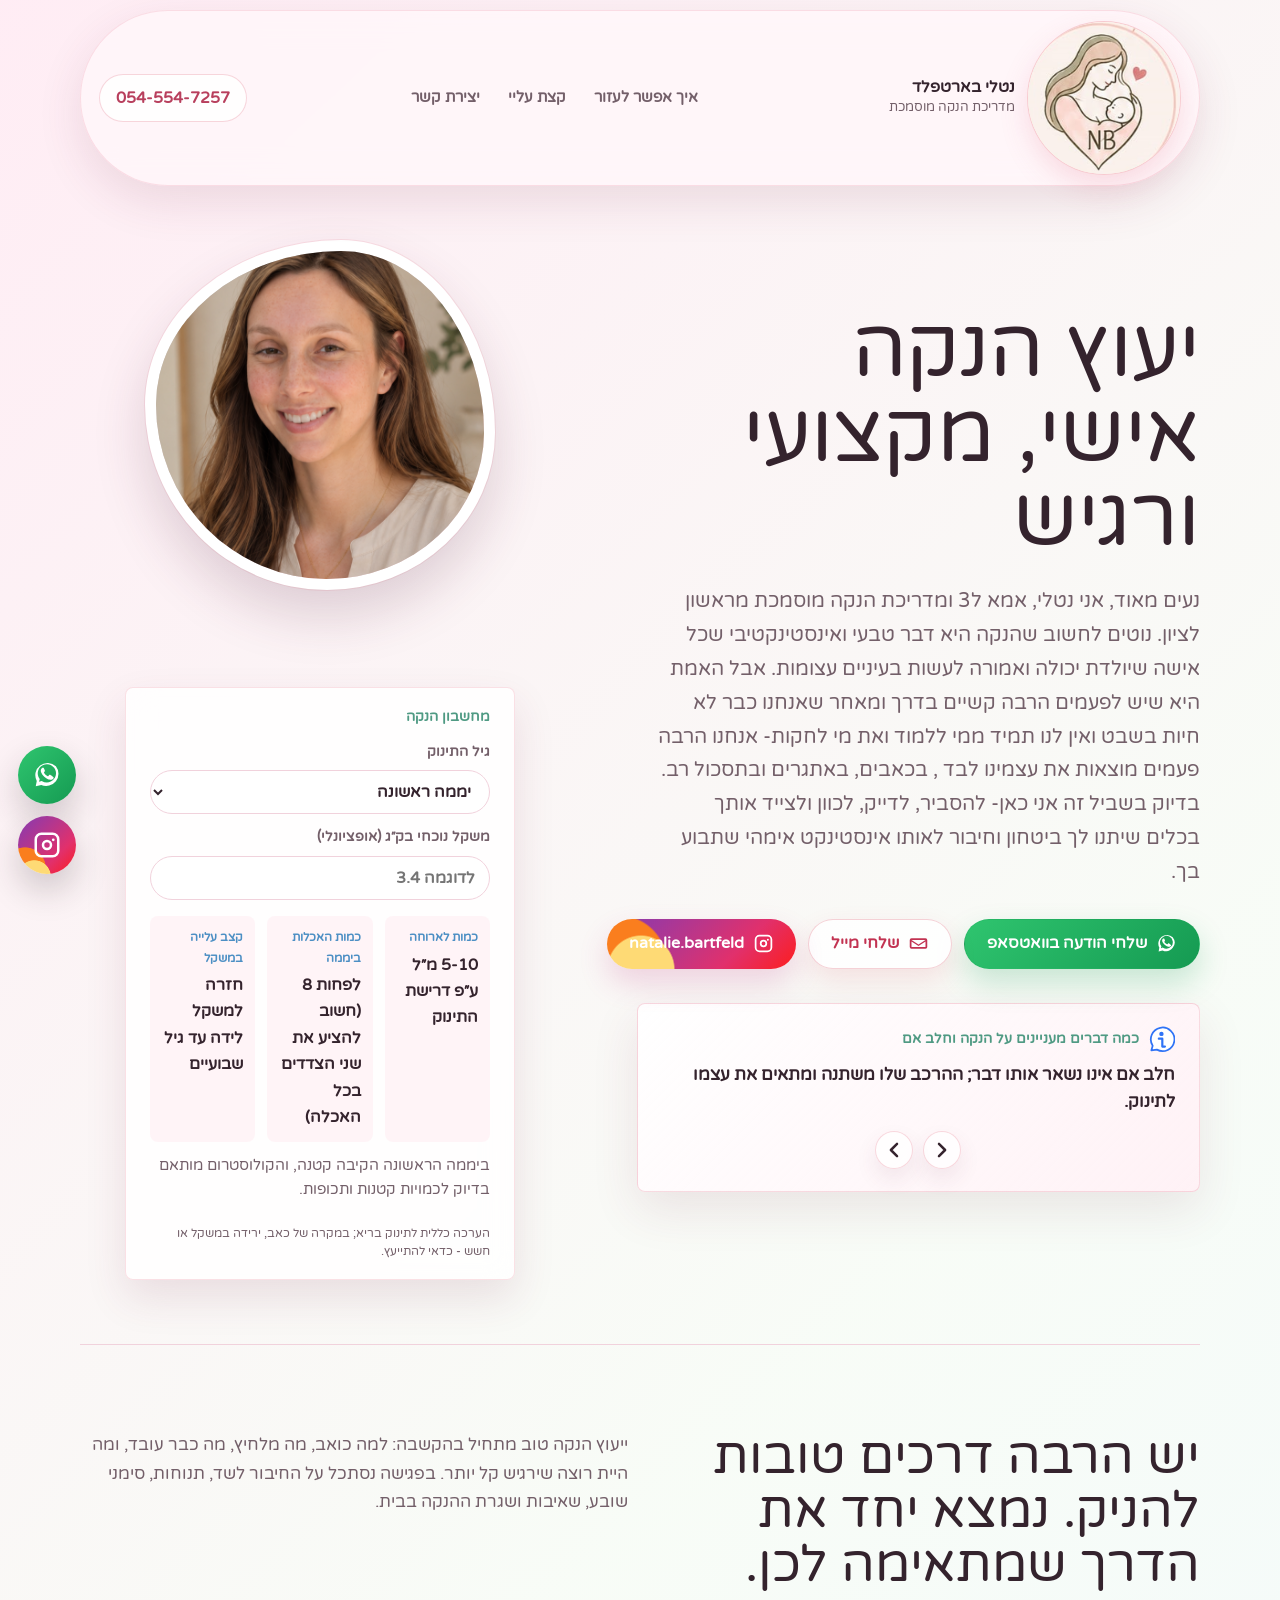
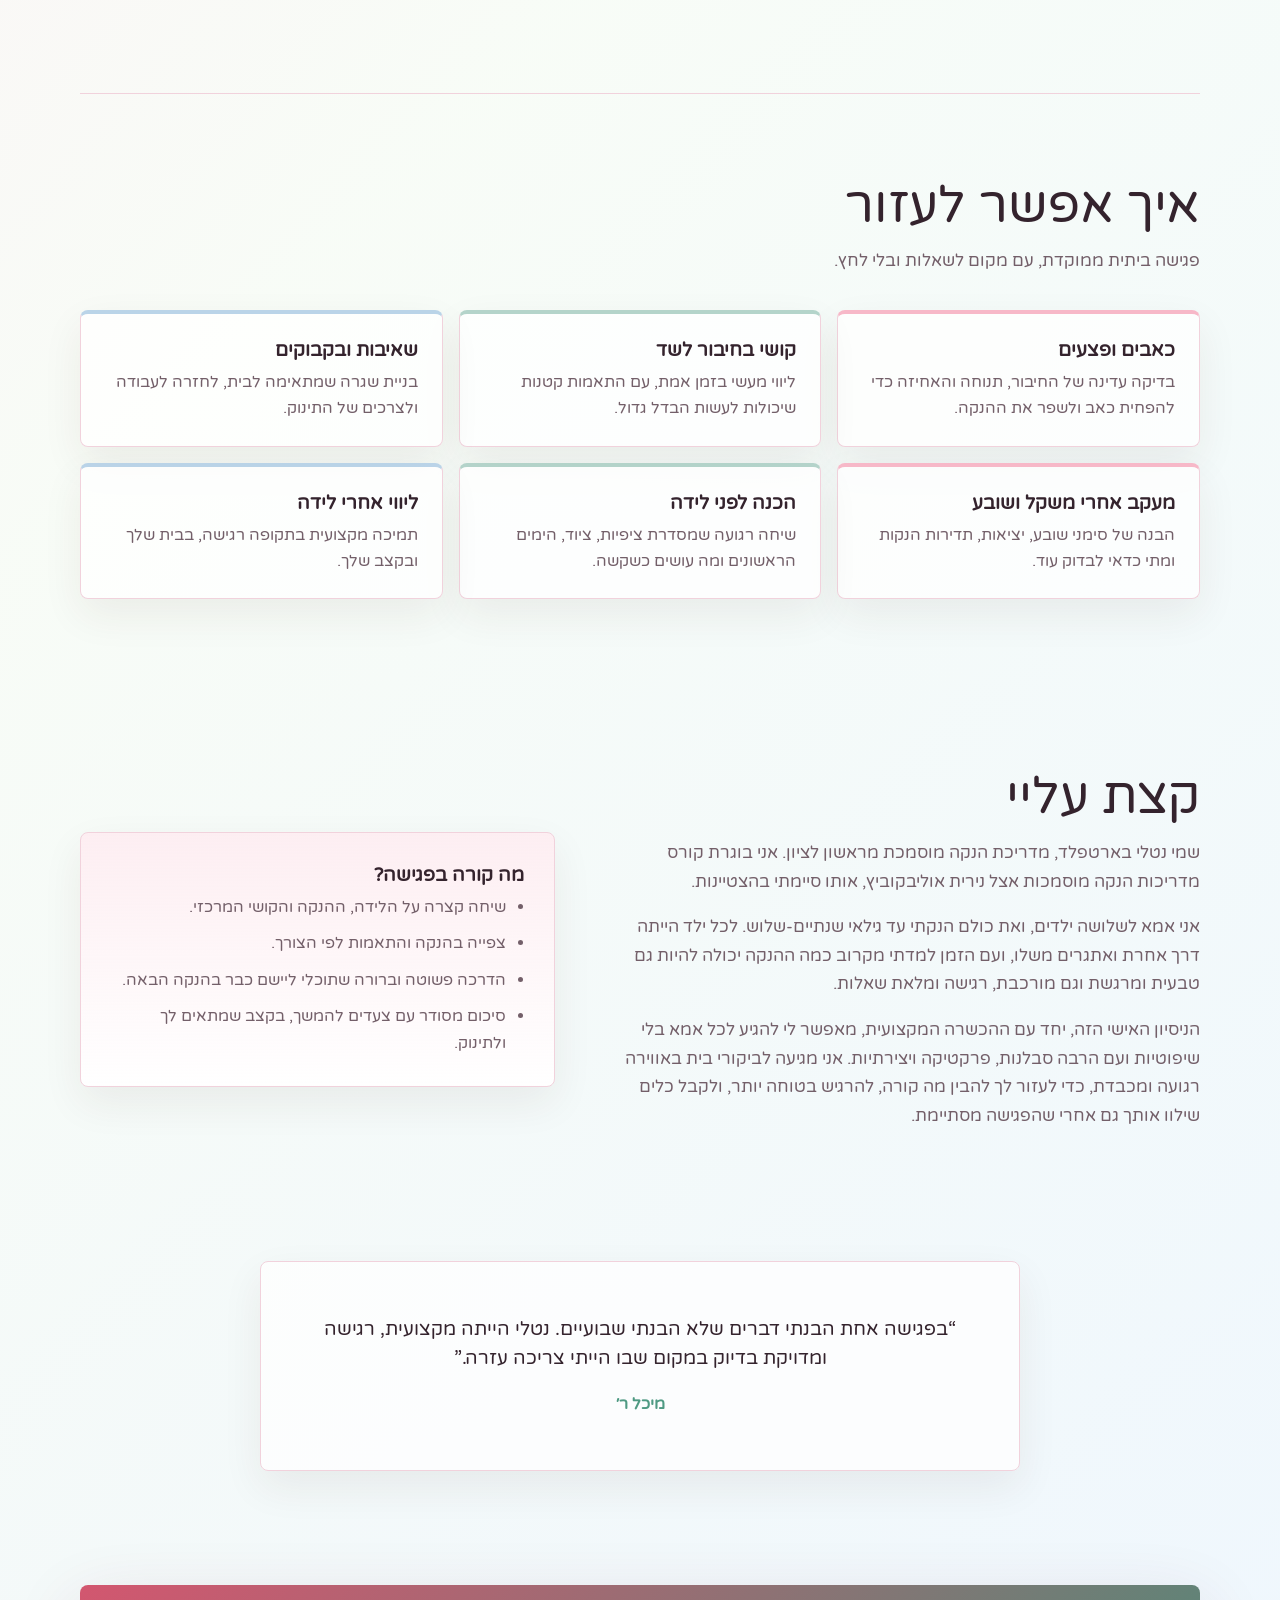
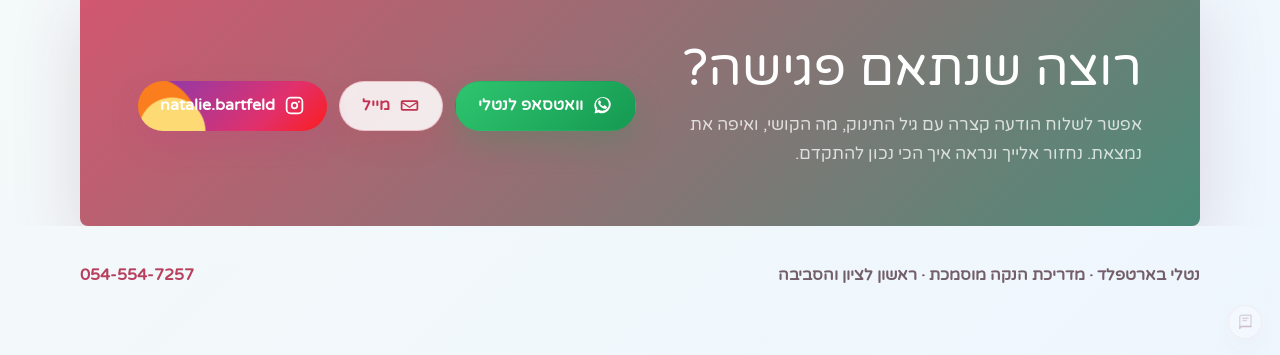
==== commit 4d8a7ef5: "Update hero introduction copy" ====
--- a/index.html
+++ b/index.html
@@ -49,12 +49,13 @@
             <span>ורגיש</span>
           </h1>
           <p>
-            אני נטלי בארטפלד, מדריכת הנקה מוסמכת מראשון לציון ואמא לשלושה.
-            לכל אחד מהילדים שלי היו אתגרי הנקה שונים ופתרונות אחרים, ולכן אני
-            יודעת כמה ליווי מדויק ועדין יכול לשנות את כל החוויה. מגיעה אלייך הביתה
-            כדי לעזור ברגעים שבהם ההנקה מרגישה מבלבלת, כואבת או פשוט דורשת
-            דיוק. בין אם זאת הלידה הראשונה שלך והפעם הראשונה שאת מניקה, ובין
-            אם הנקת כבר כמה ילדים והפעם משהו צריך בדיקה נוספת - אני כאן בשבילך.
+            נעים מאוד, אני נטלי, אמא ל3 ומדריכת הנקה מוסמכת מראשון לציון. נוטים
+            לחשוב שהנקה היא דבר טבעי ואינסטינקטיבי שכל אישה שיולדת יכולה ואמורה
+            לעשות בעיניים עצומות. אבל האמת היא שיש לפעמים הרבה קשיים בדרך ומאחר
+            שאנחנו כבר לא חיות בשבט ואין לנו תמיד ממי ללמוד ואת מי לחקות- אנחנו
+            הרבה פעמים מוצאות את עצמינו לבד , בכאבים, באתגרים ובתסכול רב. בדיוק
+            בשביל זה אני כאן- להסביר, לדייק, לכוון ולצייד אותך בכלים שיתנו לך
+            ביטחון וחיבור לאותו אינסטינקט אימהי שתבוע בך.
           </p>
 
           <div class="hero-actions" aria-label="פעולות יצירת קשר">
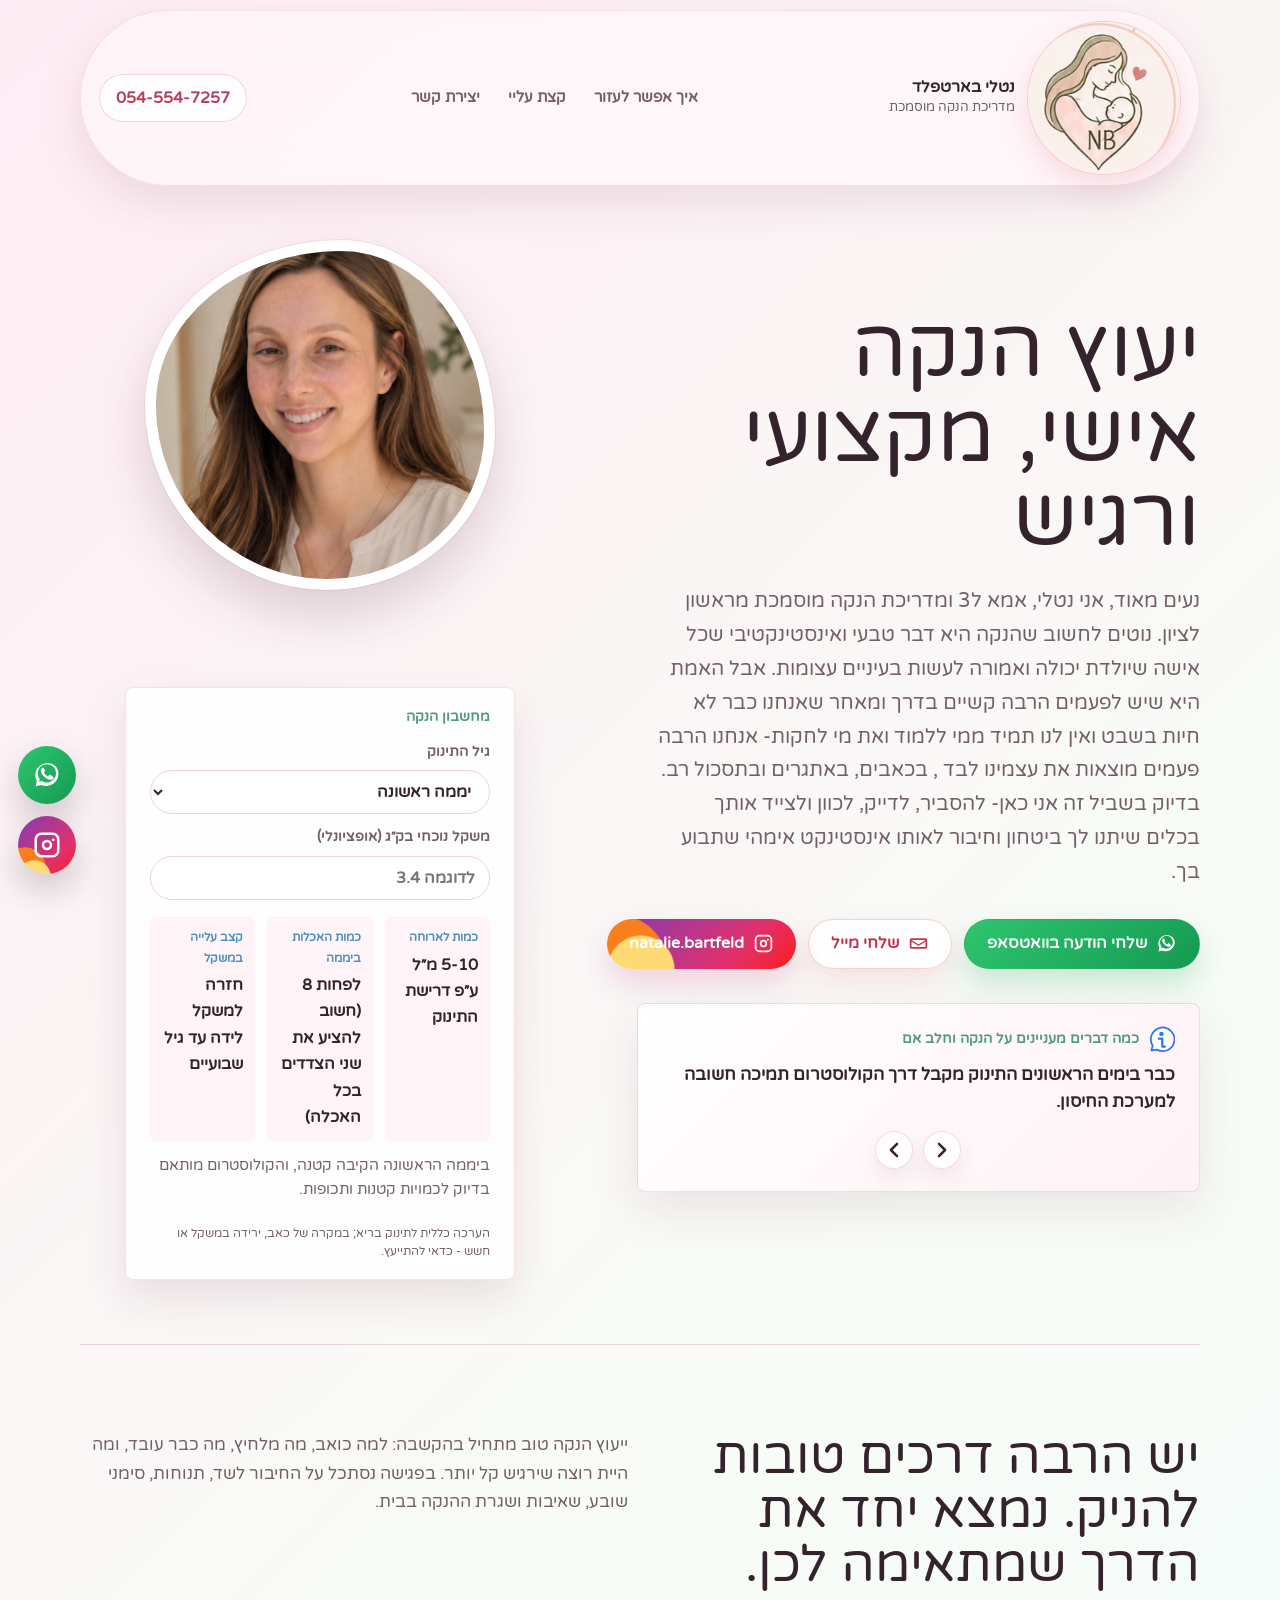
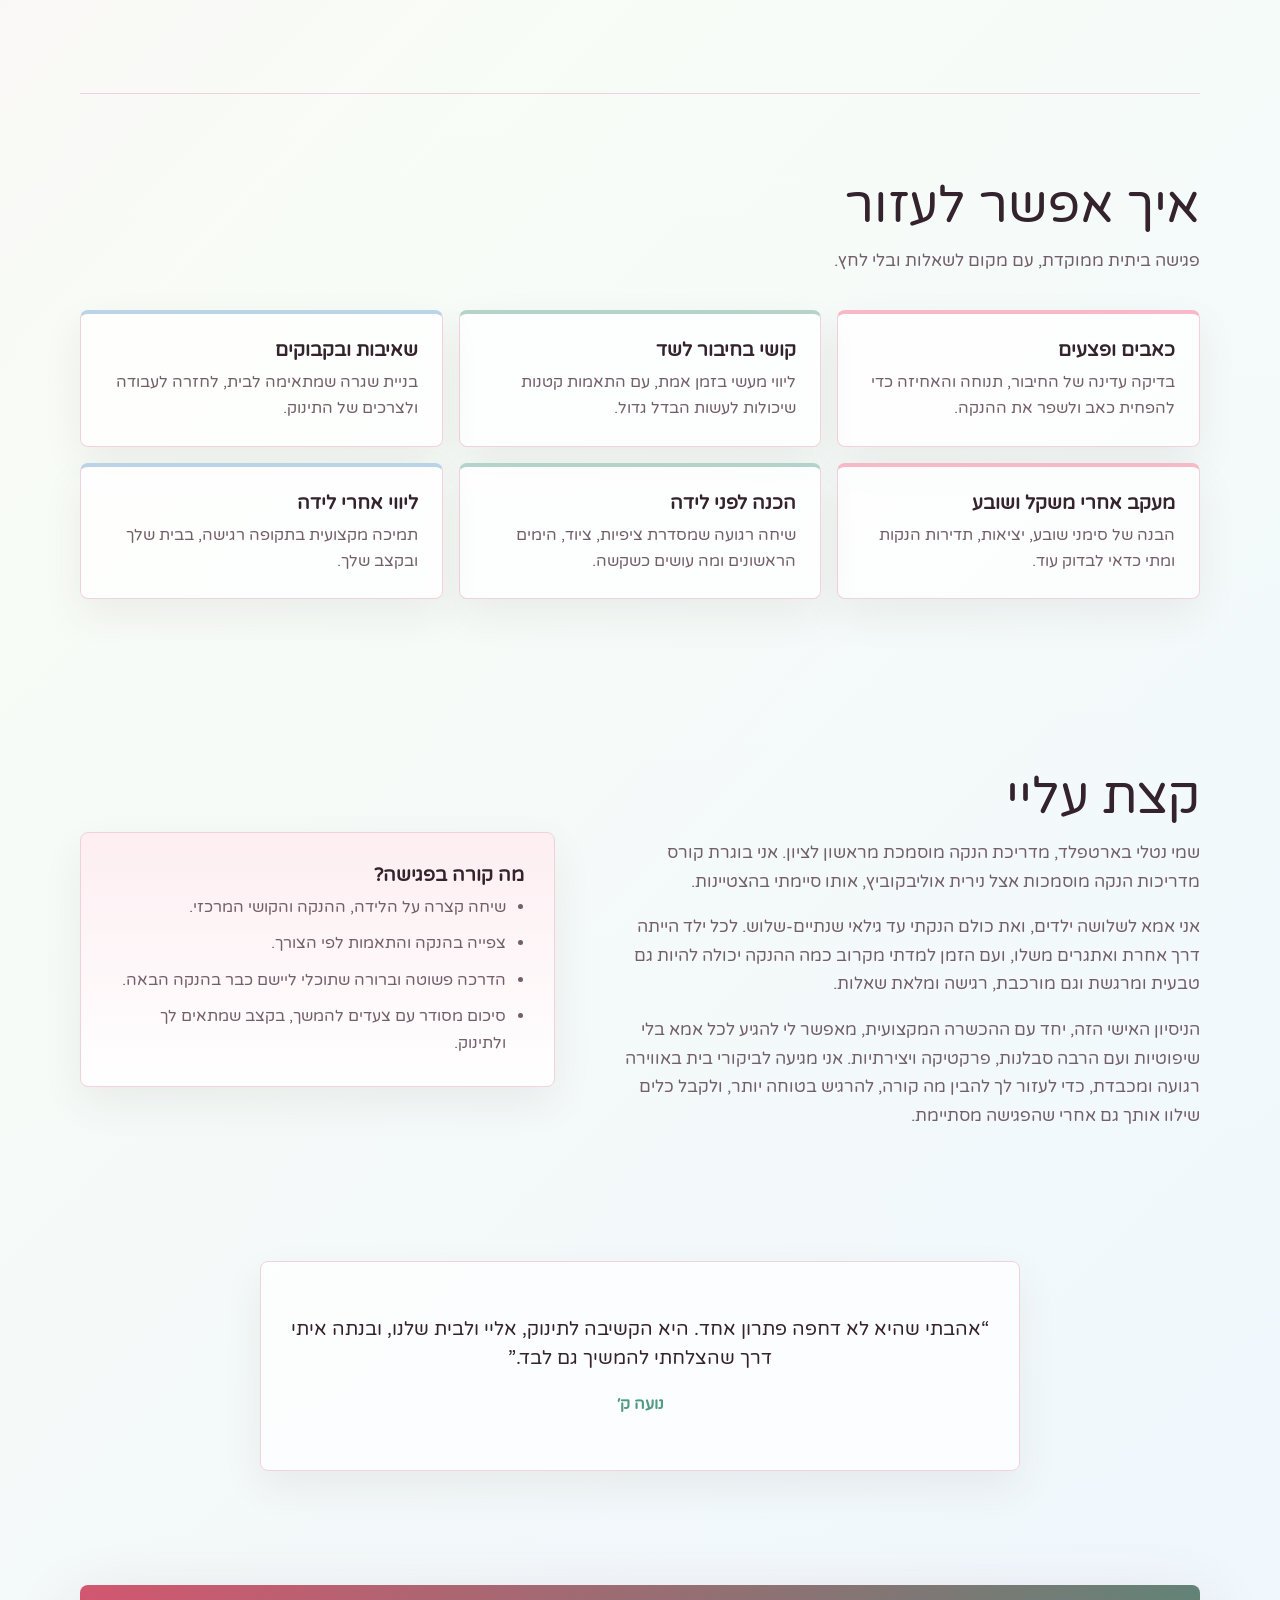
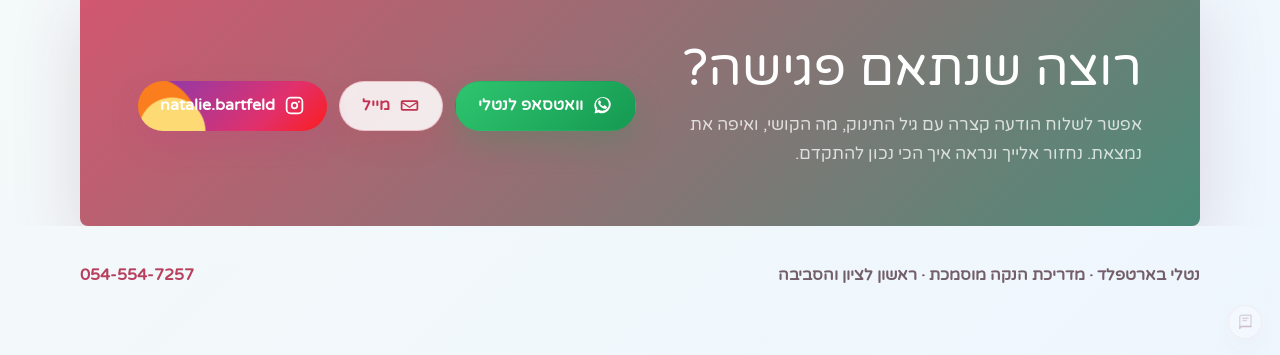
==== commit 61c6e50c: "Add editable content admin page" ====
--- a/index.html
+++ b/index.html
@@ -44,11 +44,11 @@
       <section class="hero">
         <div class="hero-copy">
           <h1>
-            <span>יעוץ הנקה</span>
-            <span>אישי, מקצועי</span>
-            <span>ורגיש</span>
+            <span data-content="hero.title.0">יעוץ הנקה</span>
+            <span data-content="hero.title.1">אישי, מקצועי</span>
+            <span data-content="hero.title.2">ורגיש</span>
           </h1>
-          <p>
+          <p data-content="hero.intro">
             נעים מאוד, אני נטלי, אמא ל3 ומדריכת הנקה מוסמכת מראשון לציון. נוטים
             לחשוב שהנקה היא דבר טבעי ואינסטינקטיבי שכל אישה שיולדת יכולה ואמורה
             לעשות בעיניים עצומות. אבל האמת היא שיש לפעמים הרבה קשיים בדרך ומאחר
@@ -162,9 +162,9 @@
 
       <section class="section intro">
         <div class="section-heading">
-          <h2>יש הרבה דרכים טובות להניק. נמצא יחד את הדרך שמתאימה לכן.</h2>
-        </div>
-        <p>
+          <h2 data-content="intro.title">יש הרבה דרכים טובות להניק. נמצא יחד את הדרך שמתאימה לכן.</h2>
+        </div>
+        <p data-content="intro.body">
           ייעוץ הנקה טוב מתחיל בהקשבה: למה כואב, מה מלחיץ, מה כבר עובד,
           ומה היית רוצה שירגיש קל יותר. בפגישה נסתכל על החיבור לשד, תנוחות,
           סימני שובע, שאיבות ושגרת ההנקה בבית.
@@ -173,34 +173,34 @@
 
       <section class="section support" id="support">
         <div class="section-heading">
-          <h2>איך אפשר לעזור</h2>
-          <p>פגישה ביתית ממוקדת, עם מקום לשאלות ובלי לחץ.</p>
+          <h2 data-content="support.title">איך אפשר לעזור</h2>
+          <p data-content="support.subtitle">פגישה ביתית ממוקדת, עם מקום לשאלות ובלי לחץ.</p>
         </div>
 
         <div class="support-grid">
           <article>
-            <h3>כאבים ופצעים</h3>
-            <p>בדיקה עדינה של החיבור, תנוחה והאחיזה כדי להפחית כאב ולשפר את ההנקה.</p>
+            <h3 data-content="support.cards.0.title">כאבים ופצעים</h3>
+            <p data-content="support.cards.0.body">בדיקה עדינה של החיבור, תנוחה והאחיזה כדי להפחית כאב ולשפר את ההנקה.</p>
           </article>
           <article>
-            <h3>קושי בחיבור לשד</h3>
-            <p>ליווי מעשי בזמן אמת, עם התאמות קטנות שיכולות לעשות הבדל גדול.</p>
+            <h3 data-content="support.cards.1.title">קושי בחיבור לשד</h3>
+            <p data-content="support.cards.1.body">ליווי מעשי בזמן אמת, עם התאמות קטנות שיכולות לעשות הבדל גדול.</p>
           </article>
           <article>
-            <h3>שאיבות ובקבוקים</h3>
-            <p>בניית שגרה שמתאימה לבית, לחזרה לעבודה ולצרכים של התינוק.</p>
+            <h3 data-content="support.cards.2.title">שאיבות ובקבוקים</h3>
+            <p data-content="support.cards.2.body">בניית שגרה שמתאימה לבית, לחזרה לעבודה ולצרכים של התינוק.</p>
           </article>
           <article>
-            <h3>מעקב אחרי משקל ושובע</h3>
-            <p>הבנה של סימני שובע, יציאות, תדירות הנקות ומתי כדאי לבדוק עוד.</p>
+            <h3 data-content="support.cards.3.title">מעקב אחרי משקל ושובע</h3>
+            <p data-content="support.cards.3.body">הבנה של סימני שובע, יציאות, תדירות הנקות ומתי כדאי לבדוק עוד.</p>
           </article>
           <article>
-            <h3>הכנה לפני לידה</h3>
-            <p>שיחה רגועה שמסדרת ציפיות, ציוד, הימים הראשונים ומה עושים כשקשה.</p>
+            <h3 data-content="support.cards.4.title">הכנה לפני לידה</h3>
+            <p data-content="support.cards.4.body">שיחה רגועה שמסדרת ציפיות, ציוד, הימים הראשונים ומה עושים כשקשה.</p>
           </article>
           <article>
-            <h3>ליווי אחרי לידה</h3>
-            <p>תמיכה מקצועית בתקופה רגישה, בבית שלך ובקצב שלך.</p>
+            <h3 data-content="support.cards.5.title">ליווי אחרי לידה</h3>
+            <p data-content="support.cards.5.body">תמיכה מקצועית בתקופה רגישה, בבית שלך ובקצב שלך.</p>
           </article>
         </div>
       </section>
@@ -308,6 +308,37 @@
       </a>
     </div>
     <script>
+      (async () => {
+      const getContentValue = (source, path) => {
+        return path.split(".").reduce((value, key) => {
+          if (value === undefined || value === null) return undefined;
+          return value[key];
+        }, source);
+      };
+
+      const fetchEditableContent = async () => {
+        try {
+          const response = await fetch(`./content.json?v=${Date.now()}`, { cache: "no-store" });
+          if (!response.ok) return null;
+          return await response.json();
+        } catch (error) {
+          return null;
+        }
+      };
+
+      const applyEditableContent = (content) => {
+        if (!content) return;
+        document.querySelectorAll("[data-content]").forEach((element) => {
+          const value = getContentValue(content, element.dataset.content);
+          if (typeof value === "string") {
+            element.textContent = value;
+          }
+        });
+      };
+
+      const siteContent = await fetchEditableContent();
+      applyEditableContent(siteContent);
+
       const testimonials = [
         {
           text: "“נטלי נכנסה אלינו הביתה עם המון שקט. תוך כמה דקות היא ראתה מה מפריע לחיבור, כיוונה בעדינות, ופתאום ההנקה הרגישה אפשרית.”",
@@ -351,7 +382,7 @@
         });
       }
 
-      const breastfeedingFacts = [
+      let breastfeedingFacts = [
         "הקולוסטרום הוא החלב הראשון, עשיר ברכיבים חיסוניים ומחכה לתינוק כבר אחרי הלידה.",
         "כבר בימים הראשונים התינוק מקבל דרך הקולוסטרום תמיכה חשובה למערכת החיסון.",
         "קולוסטרום מסייע לפעילות המעיים ולפינוי המקוניום בימים הראשונים.",
@@ -383,6 +414,13 @@
         "גם אם ההנקה התחילה קשה, דיוק קטן בזמן הנכון יכול לשנות את כל ההמשך."
       ];
 
+      if (Array.isArray(siteContent?.facts)) {
+        const editableFacts = siteContent.facts.filter((fact) => typeof fact === "string" && fact.trim());
+        if (editableFacts.length) {
+          breastfeedingFacts = editableFacts;
+        }
+      }
+
       const feedingGuide = {
         day1: {
           amount: "5-10 מ״ל ע״פ דרישת התינוק",
@@ -536,6 +574,7 @@
         showTestimonial();
         setInterval(showTestimonial, 20000);
       }
+      })();
     </script>
   </body>
 </html>
--- a/styles.css
+++ b/styles.css
@@ -1002,9 +1002,216 @@
   box-shadow: inset 0 -0.12em 0 rgba(255, 205, 59, 0.72);
 }
 
+.admin-page {
+  min-height: 100vh;
+  background:
+    linear-gradient(135deg, rgba(255, 236, 244, 0.95), rgba(247, 252, 246, 0.9) 45%, rgba(236, 247, 255, 0.88)),
+    linear-gradient(180deg, #fff7fb 0%, #ffffff 46%, #fff0f5 100%);
+}
+
+.admin-shell {
+  width: min(920px, calc(100% - 32px));
+  margin: 0 auto;
+  padding: 48px 0;
+}
+
+.admin-card {
+  border: 1px solid rgba(224, 91, 117, 0.16);
+  border-radius: 18px;
+  background: rgba(255, 255, 255, 0.82);
+  box-shadow: var(--shadow);
+}
+
+.admin-login {
+  width: min(420px, 100%);
+  margin: 10vh auto 0;
+  padding: 34px;
+  text-align: center;
+}
+
+.admin-login img {
+  width: 112px;
+  height: 112px;
+  border-radius: 50%;
+  object-fit: cover;
+  border: 1px solid rgba(224, 91, 117, 0.2);
+}
+
+.admin-login h1,
+.admin-editor h1 {
+  margin: 12px 0 6px;
+  font-size: clamp(1.75rem, 4vw, 2.4rem);
+  line-height: 1.15;
+}
+
+.admin-login p,
+.admin-editor p {
+  margin: 0;
+  color: var(--muted);
+}
+
+.admin-login form,
+.admin-token,
+.admin-form {
+  display: grid;
+  gap: 14px;
+}
+
+.admin-login form {
+  margin-top: 24px;
+  text-align: right;
+}
+
+.admin-editor {
+  padding: 28px;
+}
+
+.admin-editor-head {
+  display: flex;
+  align-items: flex-start;
+  justify-content: space-between;
+  gap: 18px;
+  margin-bottom: 24px;
+}
+
+.admin-editor-head a {
+  flex: 0 0 auto;
+  border: 1px solid rgba(224, 91, 117, 0.24);
+  border-radius: 999px;
+  padding: 10px 16px;
+  color: var(--accent-dark);
+  font-weight: 800;
+  background: #fff;
+}
+
+.admin-token {
+  margin-bottom: 22px;
+  padding: 18px;
+  border: 1px solid var(--border);
+  border-radius: 14px;
+  background: rgba(255, 247, 251, 0.72);
+}
+
+.admin-form fieldset {
+  display: grid;
+  gap: 14px;
+  margin: 0;
+  padding: 18px;
+  border: 1px solid var(--border);
+  border-radius: 14px;
+  background: rgba(255, 255, 255, 0.74);
+}
+
+.admin-form legend {
+  padding: 0 8px;
+  color: var(--accent-dark);
+  font-weight: 900;
+}
+
+.admin-form label,
+.admin-token label,
+.admin-login label {
+  display: grid;
+  gap: 7px;
+  color: var(--muted);
+  font-weight: 800;
+}
+
+.admin-form input,
+.admin-form textarea,
+.admin-token input,
+.admin-login input {
+  width: 100%;
+  border: 1px solid var(--border);
+  border-radius: 10px;
+  padding: 12px 14px;
+  background: #fff;
+  color: var(--text);
+  font: inherit;
+}
+
+.admin-form textarea {
+  resize: vertical;
+  min-height: 88px;
+}
+
+.admin-grid {
+  display: grid;
+  grid-template-columns: repeat(2, minmax(0, 1fr));
+  gap: 14px;
+}
+
+.admin-card-fields {
+  display: grid;
+  gap: 12px;
+  padding: 14px;
+  border: 1px solid rgba(241, 210, 220, 0.9);
+  border-radius: 12px;
+  background: rgba(255, 247, 251, 0.58);
+}
+
+.admin-card-fields strong {
+  color: var(--text);
+}
+
+.admin-actions {
+  display: flex;
+  justify-content: flex-start;
+  gap: 12px;
+}
+
+.admin-actions button,
+.admin-login button {
+  min-height: 46px;
+  border: 0;
+  border-radius: 999px;
+  padding: 0 22px;
+  background: var(--accent);
+  color: #fff;
+  font: inherit;
+  font-weight: 900;
+  cursor: pointer;
+}
+
+.admin-actions button[type="button"] {
+  border: 1px solid rgba(224, 91, 117, 0.25);
+  background: #fff;
+  color: var(--accent-dark);
+}
+
+.admin-status {
+  min-height: 1.5em;
+  font-weight: 800;
+}
+
+.admin-status[data-type="success"] {
+  color: #15824b;
+}
+
+.admin-status[data-type="error"] {
+  color: #b42342;
+}
+
 @media (max-width: 860px) {
   body {
     overflow-x: hidden;
+  }
+
+  .admin-shell {
+    width: min(calc(100% - 24px), 680px);
+    padding: 24px 0;
+  }
+
+  .admin-editor {
+    padding: 20px;
+  }
+
+  .admin-editor-head {
+    display: grid;
+  }
+
+  .admin-grid {
+    grid-template-columns: 1fr;
   }
 
   .site-header {
